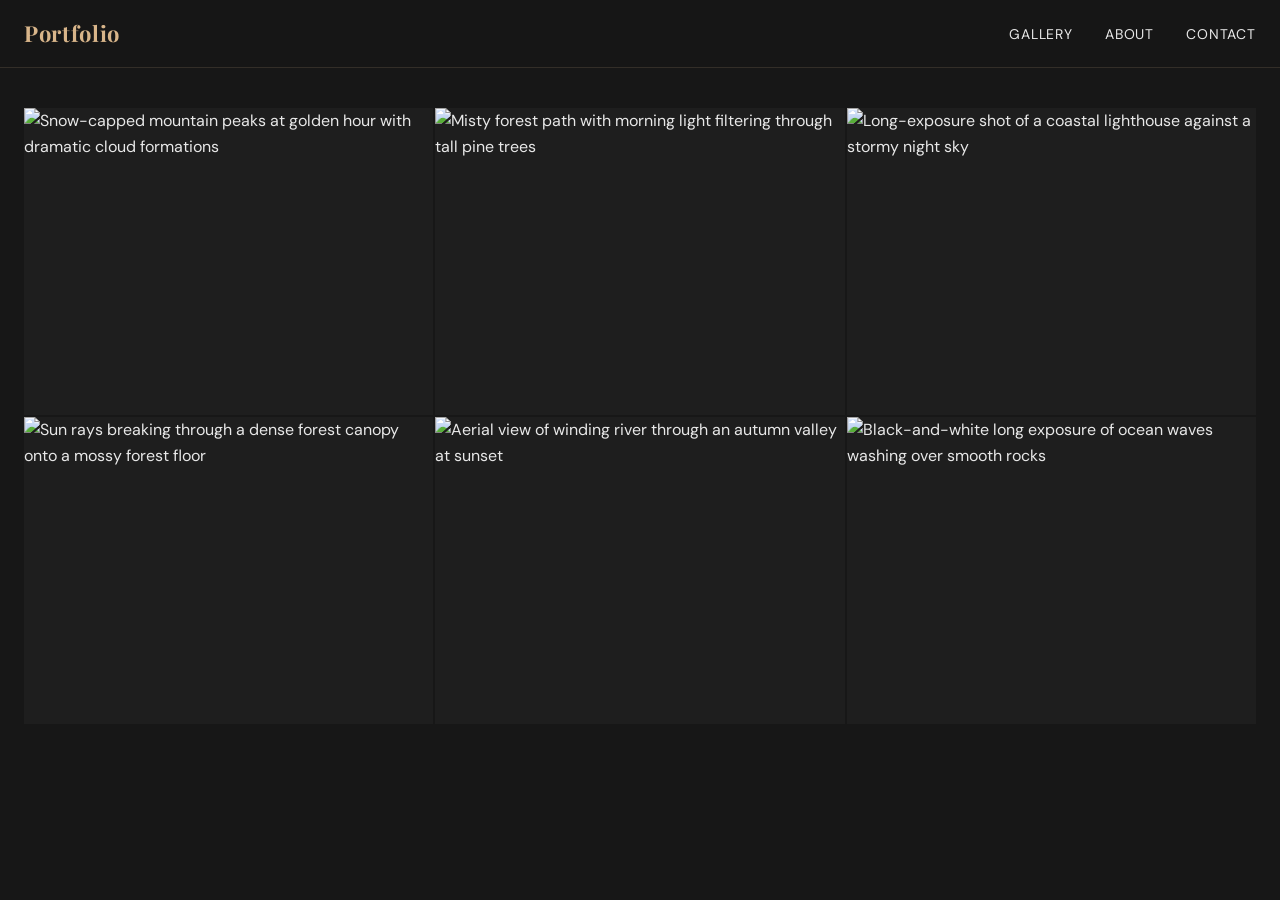
==== index.html @ b7689925 "Initial commit: add portfolio files" ====
<!DOCTYPE html>
<html lang="en">
<head>
  <meta charset="UTF-8">
  <meta name="viewport" content="width=device-width, initial-scale=1.0">
  <title>Photography Portfolio</title>
  <!-- Google Fonts: Playfair Display (titles) and DM Sans (UI) -->
  <link rel="preconnect" href="https://fonts.googleapis.com">
  <link rel="preconnect" href="https://fonts.gstatic.com" crossorigin>
  <link href="https://fonts.googleapis.com/css2?family=DM+Sans:wght@400;500&family=Playfair+Display:wght@400;700&display=swap" rel="stylesheet">
  <link rel="stylesheet" href="style.css">
</head>
<body>

  <!-- ─── Navigation ──────────────────────────────────────────────────────── -->
  <header class="site-header">
    <nav class="nav">
      <a class="nav__logo" href="/">Portfolio</a>
      <button
        id="menuButton"
        class="nav__menu-btn"
        aria-label="Open navigation menu"
        aria-expanded="false"
        aria-controls="navMenu"
      >&#9776;</button>
      <ul id="navMenu" class="nav__menu" role="list">
        <li><a href="#gallery">Gallery</a></li>
        <li><a href="#about">About</a></li>
        <li><a href="#contact">Contact</a></li>
      </ul>
    </nav>
  </header>

  <!-- ─── Gallery ─────────────────────────────────────────────────────────── -->
  <!-- buildPhotoSequence() queries: article.photo img, .photo-info h3, .photo-info span -->
  <main>
    <section id="gallery" class="gallery" aria-label="Photo gallery">

      <article class="photo">
        <img
          src="https://images.unsplash.com/photo-1506905925346-21bda4d32df4?w=1200&q=80"
          alt="Snow-capped mountain peaks at golden hour with dramatic cloud formations"
          loading="lazy"
        >
        <div class="photo-info">
          <h3>Golden Hour Summit</h3>
          <span>Landscape</span>
        </div>
      </article>

      <article class="photo">
        <img
          src="https://images.unsplash.com/photo-1500534314209-a25ddb2bd429?w=1200&q=80"
          alt="Misty forest path with morning light filtering through tall pine trees"
          loading="lazy"
        >
        <div class="photo-info">
          <h3>Morning Mist</h3>
          <span>Nature</span>
        </div>
      </article>

      <article class="photo">
        <img
          src="https://images.unsplash.com/photo-1519125323398-675f0ddb6308?w=1200&q=80"
          alt="Long-exposure shot of a coastal lighthouse against a stormy night sky"
          loading="lazy"
        >
        <div class="photo-info">
          <h3>Lighthouse Vigil</h3>
          <span>Seascape</span>
        </div>
      </article>

      <article class="photo">
        <img
          src="https://images.unsplash.com/photo-1441974231531-c6227db76b6e?w=1200&q=80"
          alt="Sun rays breaking through a dense forest canopy onto a mossy forest floor"
          loading="lazy"
        >
        <div class="photo-info">
          <h3>Cathedral Light</h3>
          <span>Nature</span>
        </div>
      </article>

      <article class="photo">
        <img
          src="https://images.unsplash.com/photo-1469474968028-56623f02e42e?w=1200&q=80"
          alt="Aerial view of winding river through an autumn valley at sunset"
          loading="lazy"
        >
        <div class="photo-info">
          <h3>Valley Serpentine</h3>
          <span>Aerial</span>
        </div>
      </article>

      <article class="photo">
        <img
          src="https://images.unsplash.com/photo-1518173946687-a4c8892bbd9f?w=1200&q=80"
          alt="Black-and-white long exposure of ocean waves washing over smooth rocks"
          loading="lazy"
        >
        <div class="photo-info">
          <h3>Tidal Flow</h3>
          <span>Seascape</span>
        </div>
      </article>

    </section>
  </main>

  <!-- ─── Scripts ─────────────────────────────────────────────────────────── -->
  <!-- Script tag at the bottom of <body> so the DOM is ready before the
       DOMContentLoaded listener fires (also works with the event itself). -->
  <script src="script.js"></script>
</body>
</html>
---- style.css ----
/* ─── Base & reset ──────────────────────────────────────────────────────────
   Minimal reset and custom properties matching the dark minimal aesthetic.
   ─────────────────────────────────────────────────────────────────────────── */

*, *::before, *::after {
  box-sizing: border-box;
  margin: 0;
  padding: 0;
}

:root {
  --color-bg:      #171717;
  --color-surface: #1e1e1e;
  --color-accent:  #d8b58a;
  --color-text:    #e8e8e8;
  --color-muted:   #888;
}

html {
  scroll-behavior: smooth;
}

body {
  background-color: var(--color-bg);
  color: var(--color-text);
  font-family: 'DM Sans', 'Helvetica Neue', Arial, sans-serif;
  line-height: 1.6;
  min-height: 100vh;
}

/* ─── Navigation ────────────────────────────────────────────────────────────*/

.site-header {
  position: sticky;
  top: 0;
  z-index: 100;
  background-color: rgba(23, 23, 23, 0.92);
  backdrop-filter: blur(8px);
  border-bottom: 1px solid rgba(216, 181, 138, 0.15);
}

.nav {
  display: flex;
  align-items: center;
  justify-content: space-between;
  max-width: 1400px;
  margin: 0 auto;
  padding: 16px 24px;
}

.nav__logo {
  font-family: 'Playfair Display', Georgia, serif;
  font-size: 22px;
  font-weight: 700;
  color: var(--color-accent);
  text-decoration: none;
  letter-spacing: 0.03em;
}

.nav__menu {
  display: flex;
  gap: 32px;
  list-style: none;
}

.nav__menu a {
  color: var(--color-text);
  text-decoration: none;
  font-size: 14px;
  letter-spacing: 0.06em;
  text-transform: uppercase;
  transition: color 150ms ease;
}

.nav__menu a:hover,
.nav__menu a:focus-visible {
  color: var(--color-accent);
  outline: none;
}

.nav__menu-btn {
  display: none;
  background: none;
  border: none;
  color: var(--color-text);
  font-size: 22px;
  cursor: pointer;
  padding: 4px 8px;
}

@media (max-width: 640px) {
  .nav__menu-btn {
    display: block;
  }

  .nav__menu {
    display: none;
    flex-direction: column;
    gap: 16px;
    position: absolute;
    top: 100%;
    right: 0;
    left: 0;
    background-color: var(--color-bg);
    padding: 16px 24px 24px;
    border-bottom: 1px solid rgba(216, 181, 138, 0.15);
  }

  .nav__menu.active {
    display: flex;
  }
}

/* ─── Gallery grid ──────────────────────────────────────────────────────────*/

.gallery {
  display: grid;
  grid-template-columns: repeat(auto-fill, minmax(320px, 1fr));
  gap: 2px;
  max-width: 1400px;
  margin: 0 auto;
  padding: 40px 24px;
}

/* article.photo — the clickable gallery tile */
article.photo {
  position: relative;
  overflow: hidden;
  aspect-ratio: 4 / 3;
  background-color: var(--color-surface);
  /* cursor set to pointer by script.js, but provide a CSS fallback */
  cursor: pointer;
}

article.photo:focus-visible {
  outline: 2px solid var(--color-accent);
  outline-offset: -2px;
  z-index: 1;
}

article.photo img {
  display: block;
  width: 100%;
  height: 100%;
  object-fit: cover;
  transition: transform 400ms ease, opacity 400ms ease;
}

article.photo:hover img,
article.photo:focus-visible img {
  transform: scale(1.03);
  opacity: 0.88;
}

/* .photo-info — overlay caption that appears on hover */
.photo-info {
  position: absolute;
  inset: auto 0 0 0;
  padding: 48px 16px 16px;
  background: linear-gradient(transparent, rgba(23, 23, 23, 0.85));
  transform: translateY(100%);
  transition: transform 300ms ease;
  pointer-events: none;
}

article.photo:hover .photo-info,
article.photo:focus-visible .photo-info {
  transform: translateY(0);
}

.photo-info h3 {
  font-family: 'Playfair Display', Georgia, serif;
  font-size: 18px;
  font-weight: 400;
  color: #ffffff;
  line-height: 1.3;
}

.photo-info span {
  font-family: 'DM Sans', 'Helvetica Neue', Arial, sans-serif;
  font-size: 12px;
  letter-spacing: 0.08em;
  text-transform: uppercase;
  color: var(--color-accent);
}

/* ─── Lightbox: base overlay and animation styles (Task 1.1) ────────────────
   Requirements: 1.4, 2.4, 6.1
   ─────────────────────────────────────────────────────────────────────────── */

/* Full-viewport fixed overlay, hidden by default.
   z-index 200 keeps it above the navbar (z-index 100).                      */
.lightbox {
  position: fixed;
  inset: 0;                         /* top/right/bottom/left: 0 */
  display: flex;
  flex-direction: column;           /* caption stacks below image panel */
  align-items: center;
  justify-content: center;
  background-color: rgba(23, 23, 23, 0.96); /* Requirement 6.1 */
  opacity: 0;
  pointer-events: none;
  transition: opacity 300ms ease;   /* Requirements 1.4, 2.4 */
  z-index: 200;
}

/* Visible state — toggled by LightboxController */
.lightbox--visible {
  opacity: 1;
  pointer-events: auto;
}

/* Respect OS-level reduced-motion preference (WCAG 2.1 §2.3.3) */
@media (prefers-reduced-motion: reduce) {
  .lightbox {
    transition: none;
  }
}

/* ─── Lightbox: content layout styles (Task 1.2) ────────────────────────────
   Selectors match the DOM skeleton injected by buildDOM() in script.js.
   Base overlay / animation styles (Task 1.1) precede this section.
   ─────────────────────────────────────────────────────────────────────────── */

/* ── Content panel ──────────────────────────────────────────────────────────
   Centres the image horizontally within the overlay column.
   The prev/next arrows are position:fixed so they're out of flow —
   this panel is effectively just a centring wrapper for the <img>.          */
.lightbox__content {
  display: flex;
  flex-direction: row;              /* prev | img | next (arrows are fixed, so img is centred) */
  align-items: center;
  justify-content: center;
  gap: 16px;
  /* Prevent the panel itself from absorbing backdrop-close clicks */
  pointer-events: none;
}

.lightbox__content > * {
  pointer-events: auto;
}

/* ── Active photo (Requirement 6.5) ─────────────────────────────────────────
   Constrained to 85 vh tall and 90 vw wide; aspect ratio preserved by the
   browser's default (object-fit: contain keeps it within the box).          */
.lightbox__img {
  display: block;
  max-height: 85vh;
  max-width: 90vw;
  width: auto;
  height: auto;
  object-fit: contain;
}

/* ── Caption area ───────────────────────────────────────────────────────────
   Sits below the photo, centred, with a comfortable max-width.              */
.lightbox__caption {
  display: flex;
  flex-direction: column;
  align-items: center;
  gap: 6px;
  max-width: 90vw;
  text-align: center;
}

/* ── Title (Requirement 6.2) ─────────────────────────────────────────────────
   Playfair Display, minimum 18 px, white so it's legible on the dark
   overlay. Font stack falls back to a generic serif.                         */
.lightbox__title {
  font-family: 'Playfair Display', Georgia, serif;
  font-size: clamp(18px, 2vw, 26px);
  font-weight: 400;
  color: #ffffff;
  margin: 0;
  line-height: 1.3;
}

/* ── Category label (Requirements 6.3, 6.4) ─────────────────────────────────
   DM Sans, accent colour #d8b58a, slightly smaller than the title.          */
.lightbox__category {
  font-family: 'DM Sans', 'Helvetica Neue', Arial, sans-serif;
  font-size: 13px;
  font-weight: 400;
  letter-spacing: 0.08em;
  text-transform: uppercase;
  color: #d8b58a;
  margin: 0;
}

/* ── Close button (Requirements 6.4, 6.6) ───────────────────────────────────
   Fixed to the top-right corner of the overlay viewport.                    */
.lightbox__close {
  position: fixed;
  top: 20px;
  right: 24px;
  display: flex;
  align-items: center;
  justify-content: center;
  width: 44px;   /* minimum touch target */
  height: 44px;
  padding: 0;
  background: transparent;
  border: none;
  cursor: pointer;
  color: #d8b58a;
  font-size: 28px;
  line-height: 1;
  z-index: 10;
  transition: opacity 150ms ease;
}

.lightbox__close:hover,
.lightbox__close:focus-visible {
  opacity: 0.75;
  outline: 2px solid #d8b58a;
  outline-offset: 2px;
  border-radius: 4px;
}

/* ── Previous / Next arrow buttons (Requirements 6.4, 6.7) ──────────────────
   Absolutely positioned relative to the overlay (which is fixed/full-
   viewport), vertically centred, on the left and right edges.               */
.lightbox__prev,
.lightbox__next {
  position: fixed;
  top: 50%;
  transform: translateY(-50%);
  display: flex;
  align-items: center;
  justify-content: center;
  width: 48px;
  height: 48px;
  padding: 0;
  background: transparent;
  border: none;
  cursor: pointer;
  color: #d8b58a;
  font-size: 32px;
  line-height: 1;
  z-index: 10;
  transition: opacity 150ms ease;
}

.lightbox__prev {
  left: 16px;
}

.lightbox__next {
  right: 16px;
}

.lightbox__prev:hover,
.lightbox__prev:focus-visible,
.lightbox__next:hover,
.lightbox__next:focus-visible {
  opacity: 0.75;
  outline: 2px solid #d8b58a;
  outline-offset: 2px;
  border-radius: 4px;
}

/* ── Responsive: narrow viewports (≥ 320 px, Requirement 8.4) ───────────────
   Tighten the arrow gutters on small screens so they don't overlap the
   image.                                                                     */
@media (max-width: 480px) {
  .lightbox__prev {
    left: 6px;
  }

  .lightbox__next {
    right: 6px;
  }

  .lightbox__close {
    top: 12px;
    right: 12px;
  }
}
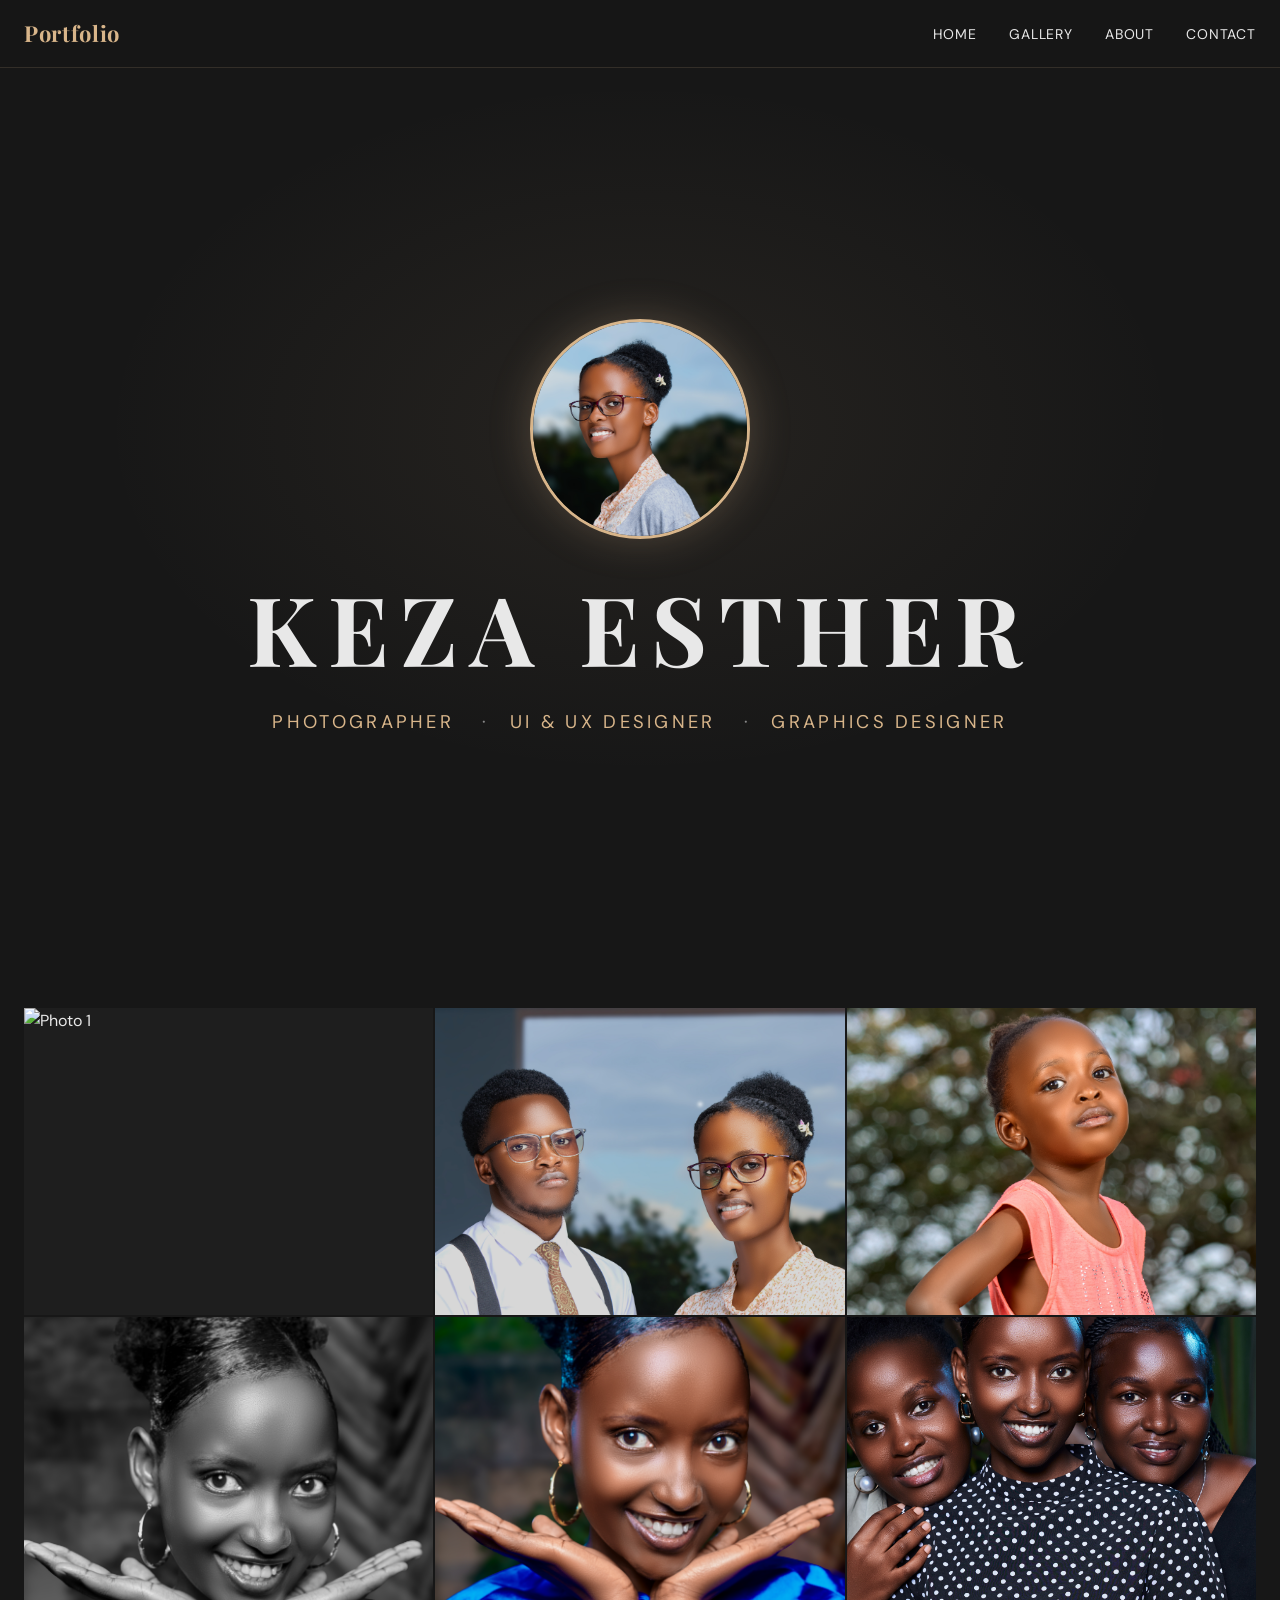
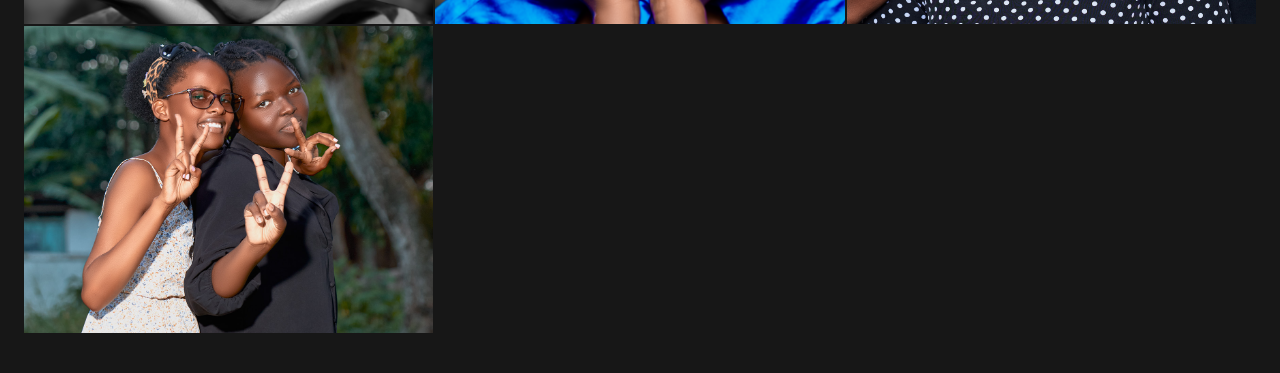
==== commit dcc5fa9e: "Add hero home section with portrait, KEZA ESTHER title, and fade-in role animations" ====
--- a/index.html
+++ b/index.html
@@ -24,12 +24,32 @@
         aria-controls="navMenu"
       >&#9776;</button>
       <ul id="navMenu" class="nav__menu" role="list">
+        <li><a href="#home">Home</a></li>
         <li><a href="#gallery">Gallery</a></li>
         <li><a href="#about">About</a></li>
         <li><a href="#contact">Contact</a></li>
       </ul>
     </nav>
   </header>
+
+  <!-- ─── Hero / Home ─────────────────────────────────────────────────────── -->
+  <section id="home" class="hero" aria-label="Home">
+    <div class="hero__image-wrap">
+      <img
+        src="photos /keza-hero. jpg.jpg"
+        alt="Keza Esther — portrait"
+        class="hero__photo"
+      >
+    </div>
+    <div class="hero__text">
+      <h1 class="hero__name">KEZA ESTHER</h1>
+      <div class="hero__roles" aria-label="Roles">
+        <span class="hero__role" style="--i:0">Photographer</span>
+        <span class="hero__role" style="--i:1">UI &amp; UX Designer</span>
+        <span class="hero__role" style="--i:2">Graphics Designer</span>
+      </div>
+    </div>
+  </section>
 
   <!-- ─── Gallery ─────────────────────────────────────────────────────────── -->
   <!-- buildPhotoSequence() queries: article.photo img, .photo-info h3, .photo-info span -->
@@ -38,73 +58,85 @@
 
       <article class="photo">
         <img
-          src="https://images.unsplash.com/photo-1506905925346-21bda4d32df4?w=1200&q=80"
-          alt="Snow-capped mountain peaks at golden hour with dramatic cloud formations"
+          src="photos /8M1A3782.jpg"
+          alt="Photo 1"
           loading="lazy"
         >
         <div class="photo-info">
-          <h3>Golden Hour Summit</h3>
-          <span>Landscape</span>
+          <h3>Photo I</h3>
+          <span>Portfolio</span>
         </div>
       </article>
 
       <article class="photo">
         <img
-          src="https://images.unsplash.com/photo-1500534314209-a25ddb2bd429?w=1200&q=80"
-          alt="Misty forest path with morning light filtering through tall pine trees"
+          src="photos /8M1A3847 1.jpg"
+          alt="Photo 2"
           loading="lazy"
         >
         <div class="photo-info">
-          <h3>Morning Mist</h3>
-          <span>Nature</span>
+          <h3>Photo II</h3>
+          <span>Portfolio</span>
         </div>
       </article>
 
       <article class="photo">
         <img
-          src="https://images.unsplash.com/photo-1519125323398-675f0ddb6308?w=1200&q=80"
-          alt="Long-exposure shot of a coastal lighthouse against a stormy night sky"
+          src="photos /8M1A4952.jpg"
+          alt="Photo 3"
           loading="lazy"
         >
         <div class="photo-info">
-          <h3>Lighthouse Vigil</h3>
-          <span>Seascape</span>
+          <h3>Photo III</h3>
+          <span>Portfolio</span>
         </div>
       </article>
 
       <article class="photo">
         <img
-          src="https://images.unsplash.com/photo-1441974231531-c6227db76b6e?w=1200&q=80"
-          alt="Sun rays breaking through a dense forest canopy onto a mossy forest floor"
+          src="photos /BWM.jpg"
+          alt="Photo 4"
           loading="lazy"
         >
         <div class="photo-info">
-          <h3>Cathedral Light</h3>
-          <span>Nature</span>
+          <h3>Photo IV</h3>
+          <span>Portfolio</span>
         </div>
       </article>
 
       <article class="photo">
         <img
-          src="https://images.unsplash.com/photo-1469474968028-56623f02e42e?w=1200&q=80"
-          alt="Aerial view of winding river through an autumn valley at sunset"
+          src="photos /PAU_5328.jpg"
+          alt="Photo 5"
           loading="lazy"
         >
         <div class="photo-info">
-          <h3>Valley Serpentine</h3>
-          <span>Aerial</span>
+          <h3>Photo V</h3>
+          <span>Portfolio</span>
         </div>
       </article>
 
       <article class="photo">
         <img
-          src="https://images.unsplash.com/photo-1518173946687-a4c8892bbd9f?w=1200&q=80"
-          alt="Black-and-white long exposure of ocean waves washing over smooth rocks"
+          src="photos /PAU_5370.jpg"
+          alt="Photo 6"
           loading="lazy"
         >
         <div class="photo-info">
-          <h3>Tidal Flow</h3>
-          <span>Seascape</span>
+          <h3>Photo VI</h3>
+          <span>Portfolio</span>
+        </div>
+      </article>
+
+      <article class="photo">
+        <img
+          src="photos /_M1A7617.jpg"
+          alt="Photo 7"
+          loading="lazy"
+        >
+        <div class="photo-info">
+          <h3>Photo VII</h3>
+          <span>Portfolio</span>
         </div>
       </article>
 
--- a/style.css
+++ b/style.css
@@ -376,3 +376,140 @@
     right: 12px;
   }
 }
+
+/* ─── Hero / Home section ───────────────────────────────────────────────────*/
+
+.hero {
+  display: flex;
+  flex-direction: column;
+  align-items: center;
+  justify-content: center;
+  min-height: 100vh;
+  padding: 80px 24px 60px;
+  text-align: center;
+  position: relative;
+  overflow: hidden;
+  background-color: var(--color-bg);
+}
+
+/* Subtle radial glow behind the photo */
+.hero::before {
+  content: '';
+  position: absolute;
+  inset: 0;
+  background: radial-gradient(ellipse 60% 55% at 50% 40%, rgba(216,181,138,0.08) 0%, transparent 70%);
+  pointer-events: none;
+}
+
+/* ── Portrait ────────────────────────────────────────────────────────────── */
+.hero__image-wrap {
+  width: 220px;
+  height: 220px;
+  border-radius: 50%;
+  overflow: hidden;
+  border: 3px solid var(--color-accent);
+  box-shadow: 0 0 40px rgba(216, 181, 138, 0.25);
+  margin-bottom: 36px;
+  animation: heroFadeUp 0.9s ease both;
+}
+
+.hero__photo {
+  width: 100%;
+  height: 100%;
+  object-fit: cover;
+  object-position: center top;
+}
+
+/* ── Name ────────────────────────────────────────────────────────────────── */
+.hero__name {
+  font-family: 'Playfair Display', Georgia, serif;
+  font-size: clamp(2.8rem, 8vw, 6rem);
+  font-weight: 700;
+  letter-spacing: 0.12em;
+  color: var(--color-text);
+  line-height: 1.1;
+  margin-bottom: 28px;
+  animation: heroFadeUp 0.9s 0.2s ease both;
+}
+
+/* ── Role words with staggered fade-in ───────────────────────────────────── */
+.hero__roles {
+  display: flex;
+  flex-wrap: wrap;
+  justify-content: center;
+  gap: 12px 20px;
+}
+
+.hero__role {
+  font-family: 'DM Sans', 'Helvetica Neue', Arial, sans-serif;
+  font-size: clamp(0.9rem, 2.5vw, 1.15rem);
+  font-weight: 400;
+  letter-spacing: 0.18em;
+  text-transform: uppercase;
+  color: var(--color-accent);
+  opacity: 0;
+  /* Each span has --i set inline (0, 1, 2); delay = 0.6s + i × 0.35s */
+  animation: wordFadeIn 0.8s calc(0.6s + var(--i) * 0.35s) ease forwards;
+}
+
+/* Separator dots between roles (not after the last) */
+.hero__role:not(:last-child)::after {
+  content: ' ·';
+  color: var(--color-muted);
+  margin-left: 20px;
+}
+
+/* ── Keyframes ───────────────────────────────────────────────────────────── */
+@keyframes heroFadeUp {
+  from {
+    opacity: 0;
+    transform: translateY(28px);
+  }
+  to {
+    opacity: 1;
+    transform: translateY(0);
+  }
+}
+
+@keyframes wordFadeIn {
+  from {
+    opacity: 0;
+    transform: translateY(14px);
+    letter-spacing: 0.32em;
+  }
+  to {
+    opacity: 1;
+    transform: translateY(0);
+    letter-spacing: 0.18em;
+  }
+}
+
+/* Reduced-motion: skip animations, show content immediately */
+@media (prefers-reduced-motion: reduce) {
+  .hero__image-wrap,
+  .hero__name {
+    animation: none;
+  }
+  .hero__role {
+    opacity: 1;
+    animation: none;
+  }
+}
+
+/* ── Responsive ──────────────────────────────────────────────────────────── */
+@media (max-width: 480px) {
+  .hero__image-wrap {
+    width: 170px;
+    height: 170px;
+  }
+
+  .hero__roles {
+    flex-direction: column;
+    align-items: center;
+    gap: 10px;
+  }
+
+  .hero__role:not(:last-child)::after {
+    display: none;
+  }
+}
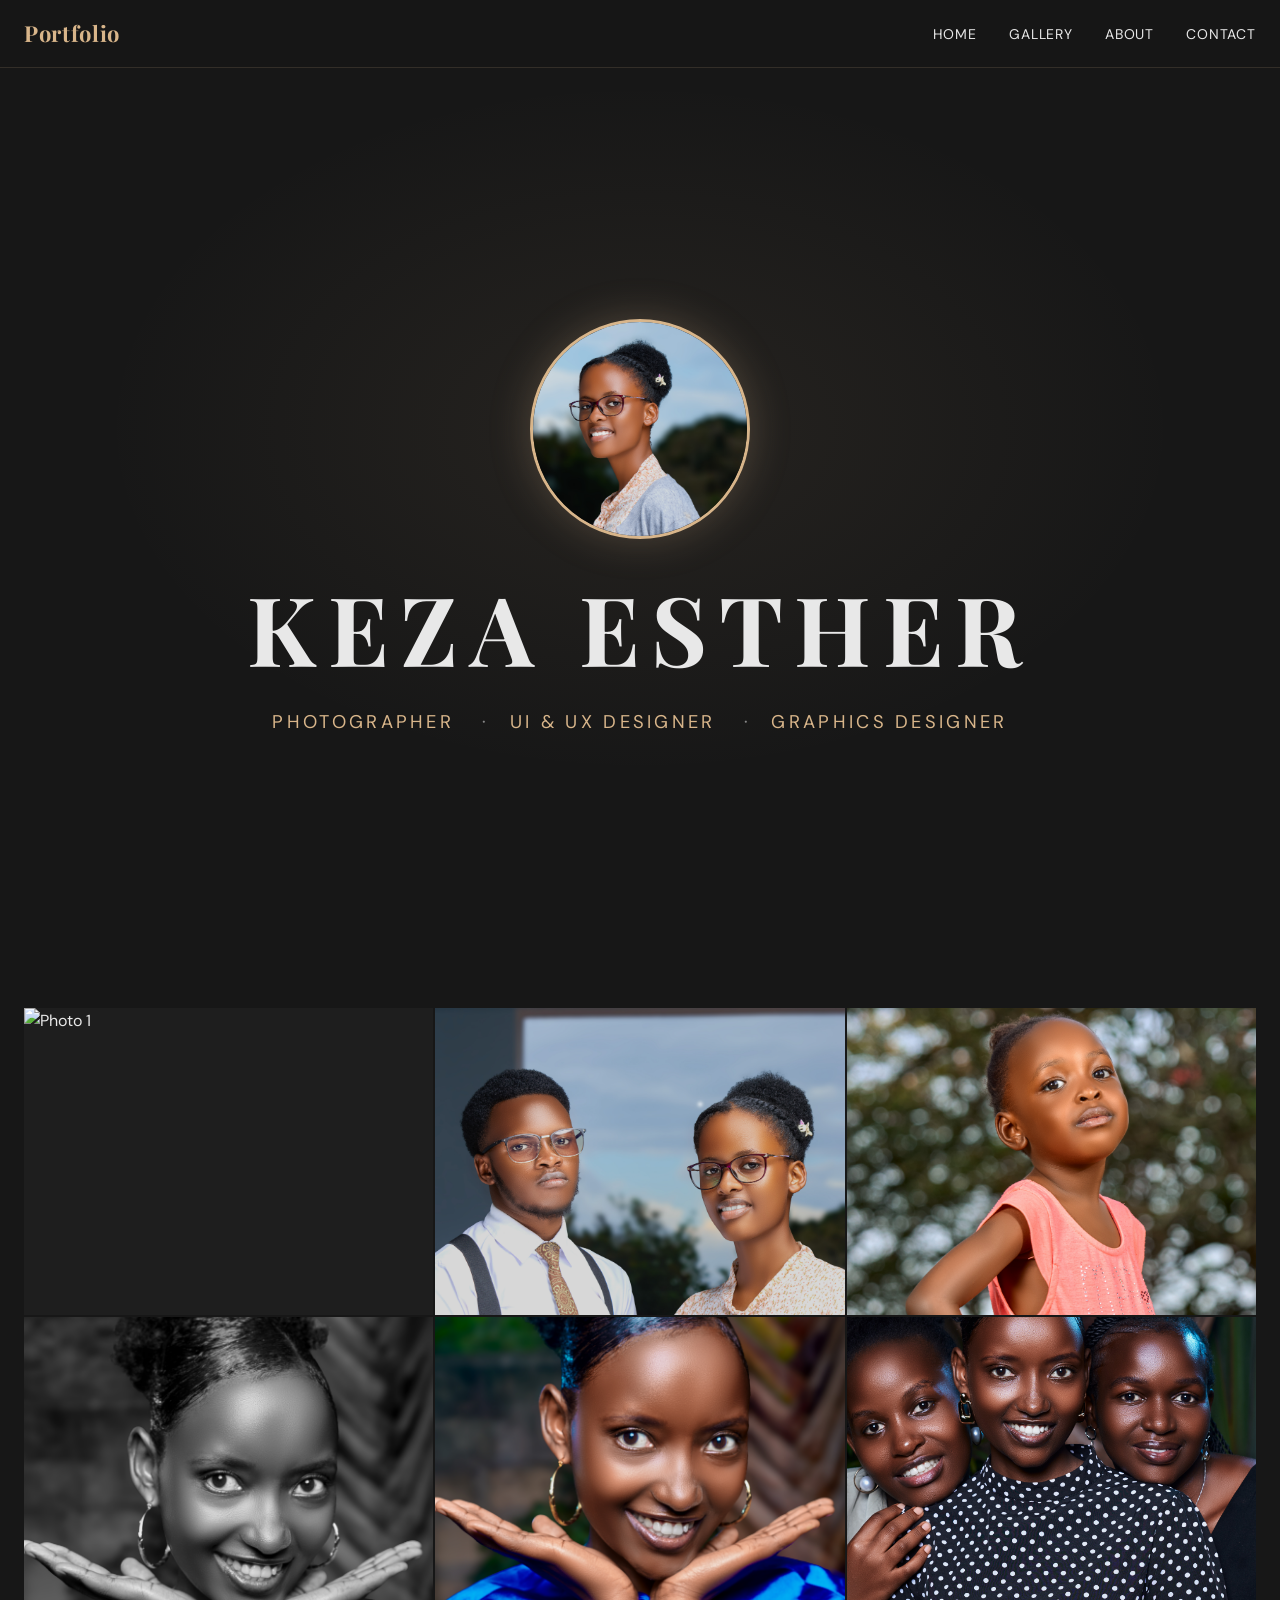
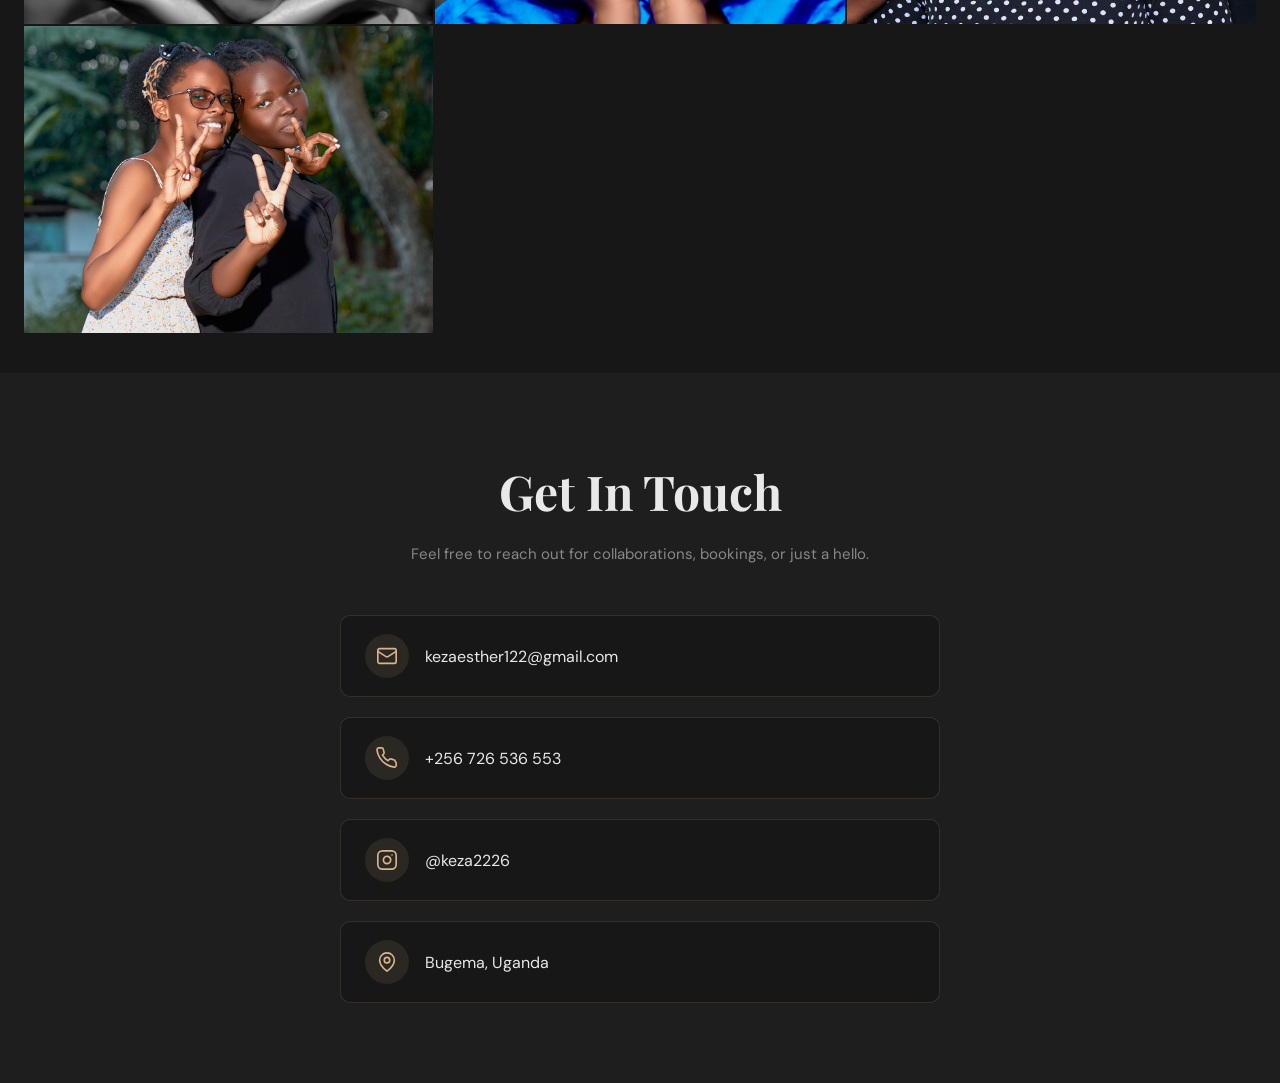
==== commit 2d72425a: "Add responsive contact section with email, phone, Instagram and location" ====
--- a/index.html
+++ b/index.html
@@ -143,6 +143,50 @@
     </section>
   </main>
 
+  <!-- ─── Contact ─────────────────────────────────────────────────────────── -->
+  <section id="contact" class="contact" aria-label="Contact">
+    <div class="contact__inner">
+      <h2 class="contact__heading">Get In Touch</h2>
+      <p class="contact__sub">Feel free to reach out for collaborations, bookings, or just a hello.</p>
+
+      <ul class="contact__list" role="list">
+
+        <li class="contact__item">
+          <span class="contact__icon" aria-hidden="true">
+            <!-- Email icon -->
+            <svg xmlns="http://www.w3.org/2000/svg" width="22" height="22" viewBox="0 0 24 24" fill="none" stroke="currentColor" stroke-width="1.8" stroke-linecap="round" stroke-linejoin="round"><rect x="2" y="4" width="20" height="16" rx="2"/><path d="m22 7-8.97 5.7a1.94 1.94 0 0 1-2.06 0L2 7"/></svg>
+          </span>
+          <a class="contact__link" href="mailto:kezaesther122@gmail.com">kezaesther122@gmail.com</a>
+        </li>
+
+        <li class="contact__item">
+          <span class="contact__icon" aria-hidden="true">
+            <!-- Phone icon -->
+            <svg xmlns="http://www.w3.org/2000/svg" width="22" height="22" viewBox="0 0 24 24" fill="none" stroke="currentColor" stroke-width="1.8" stroke-linecap="round" stroke-linejoin="round"><path d="M22 16.92v3a2 2 0 0 1-2.18 2 19.79 19.79 0 0 1-8.63-3.07A19.5 19.5 0 0 1 4.15 11.9 19.79 19.79 0 0 1 1.08 3.18 2 2 0 0 1 3.05 1h3a2 2 0 0 1 2 1.72c.127.96.361 1.903.7 2.81a2 2 0 0 1-.45 2.11L7.09 8.91a16 16 0 0 0 6 6l1.27-1.27a2 2 0 0 1 2.11-.45c.907.339 1.85.573 2.81.7A2 2 0 0 1 21 16z"/></svg>
+          </span>
+          <a class="contact__link" href="tel:+256726536553">+256 726 536 553</a>
+        </li>
+
+        <li class="contact__item">
+          <span class="contact__icon" aria-hidden="true">
+            <!-- Instagram icon -->
+            <svg xmlns="http://www.w3.org/2000/svg" width="22" height="22" viewBox="0 0 24 24" fill="none" stroke="currentColor" stroke-width="1.8" stroke-linecap="round" stroke-linejoin="round"><rect x="2" y="2" width="20" height="20" rx="5" ry="5"/><path d="M16 11.37A4 4 0 1 1 12.63 8 4 4 0 0 1 16 11.37z"/><line x1="17.5" y1="6.5" x2="17.51" y2="6.5"/></svg>
+          </span>
+          <a class="contact__link" href="https://www.instagram.com/keza2226/" target="_blank" rel="noopener noreferrer">@keza2226</a>
+        </li>
+
+        <li class="contact__item">
+          <span class="contact__icon" aria-hidden="true">
+            <!-- Location icon -->
+            <svg xmlns="http://www.w3.org/2000/svg" width="22" height="22" viewBox="0 0 24 24" fill="none" stroke="currentColor" stroke-width="1.8" stroke-linecap="round" stroke-linejoin="round"><path d="M20 10c0 6-8 12-8 12S4 16 4 10a8 8 0 0 1 16 0z"/><circle cx="12" cy="10" r="3"/></svg>
+          </span>
+          <span class="contact__text">Bugema, Uganda</span>
+        </li>
+
+      </ul>
+    </div>
+  </section>
+
   <!-- ─── Scripts ─────────────────────────────────────────────────────────── -->
   <!-- Script tag at the bottom of <body> so the DOM is ready before the
        DOMContentLoaded listener fires (also works with the event itself). -->
--- a/style.css
+++ b/style.css
@@ -513,3 +513,101 @@
     display: none;
   }
 }
+
+/* ─── Contact section ───────────────────────────────────────────────────────*/
+
+.contact {
+  background-color: var(--color-surface);
+  padding: 80px 24px;
+}
+
+.contact__inner {
+  max-width: 600px;
+  margin: 0 auto;
+  text-align: center;
+}
+
+.contact__heading {
+  font-family: 'Playfair Display', Georgia, serif;
+  font-size: clamp(2rem, 5vw, 3rem);
+  font-weight: 700;
+  color: var(--color-text);
+  margin-bottom: 12px;
+}
+
+.contact__sub {
+  font-size: 15px;
+  color: var(--color-muted);
+  margin-bottom: 48px;
+  line-height: 1.7;
+}
+
+/* ── Contact items list ──────────────────────────────────────────────────── */
+.contact__list {
+  list-style: none;
+  display: flex;
+  flex-direction: column;
+  gap: 20px;
+}
+
+.contact__item {
+  display: flex;
+  align-items: center;
+  gap: 16px;
+  background-color: var(--color-bg);
+  border: 1px solid rgba(216, 181, 138, 0.15);
+  border-radius: 10px;
+  padding: 18px 24px;
+  transition: border-color 200ms ease, transform 200ms ease;
+}
+
+.contact__item:hover {
+  border-color: var(--color-accent);
+  transform: translateY(-2px);
+}
+
+.contact__icon {
+  flex-shrink: 0;
+  display: flex;
+  align-items: center;
+  justify-content: center;
+  width: 44px;
+  height: 44px;
+  border-radius: 50%;
+  background-color: rgba(216, 181, 138, 0.1);
+  color: var(--color-accent);
+}
+
+.contact__link,
+.contact__text {
+  font-family: 'DM Sans', 'Helvetica Neue', Arial, sans-serif;
+  font-size: clamp(14px, 2.5vw, 16px);
+  color: var(--color-text);
+  text-decoration: none;
+  word-break: break-word;
+  text-align: left;
+}
+
+.contact__link:hover,
+.contact__link:focus-visible {
+  color: var(--color-accent);
+  outline: none;
+  text-decoration: underline;
+}
+
+/* ── Responsive ──────────────────────────────────────────────────────────── */
+@media (max-width: 480px) {
+  .contact {
+    padding: 60px 16px;
+  }
+
+  .contact__item {
+    padding: 14px 16px;
+    gap: 12px;
+  }
+
+  .contact__icon {
+    width: 38px;
+    height: 38px;
+  }
+}
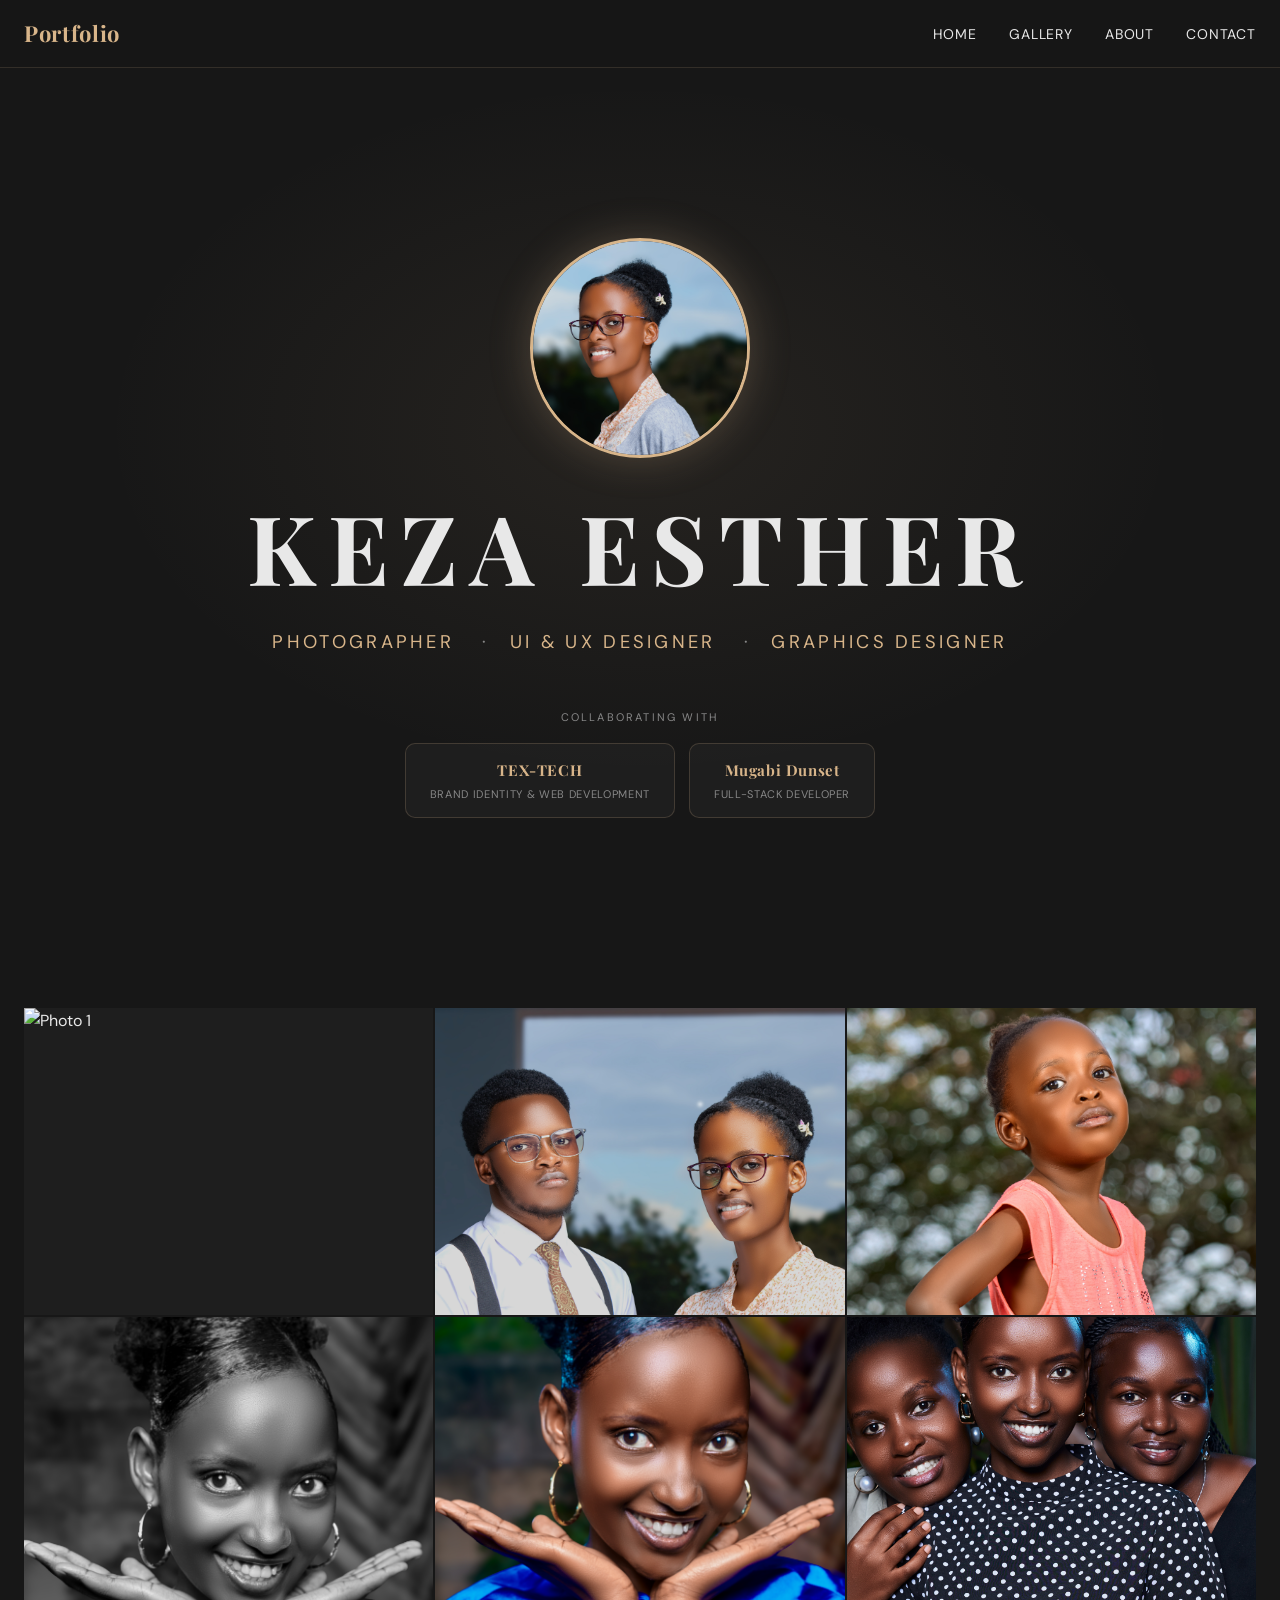
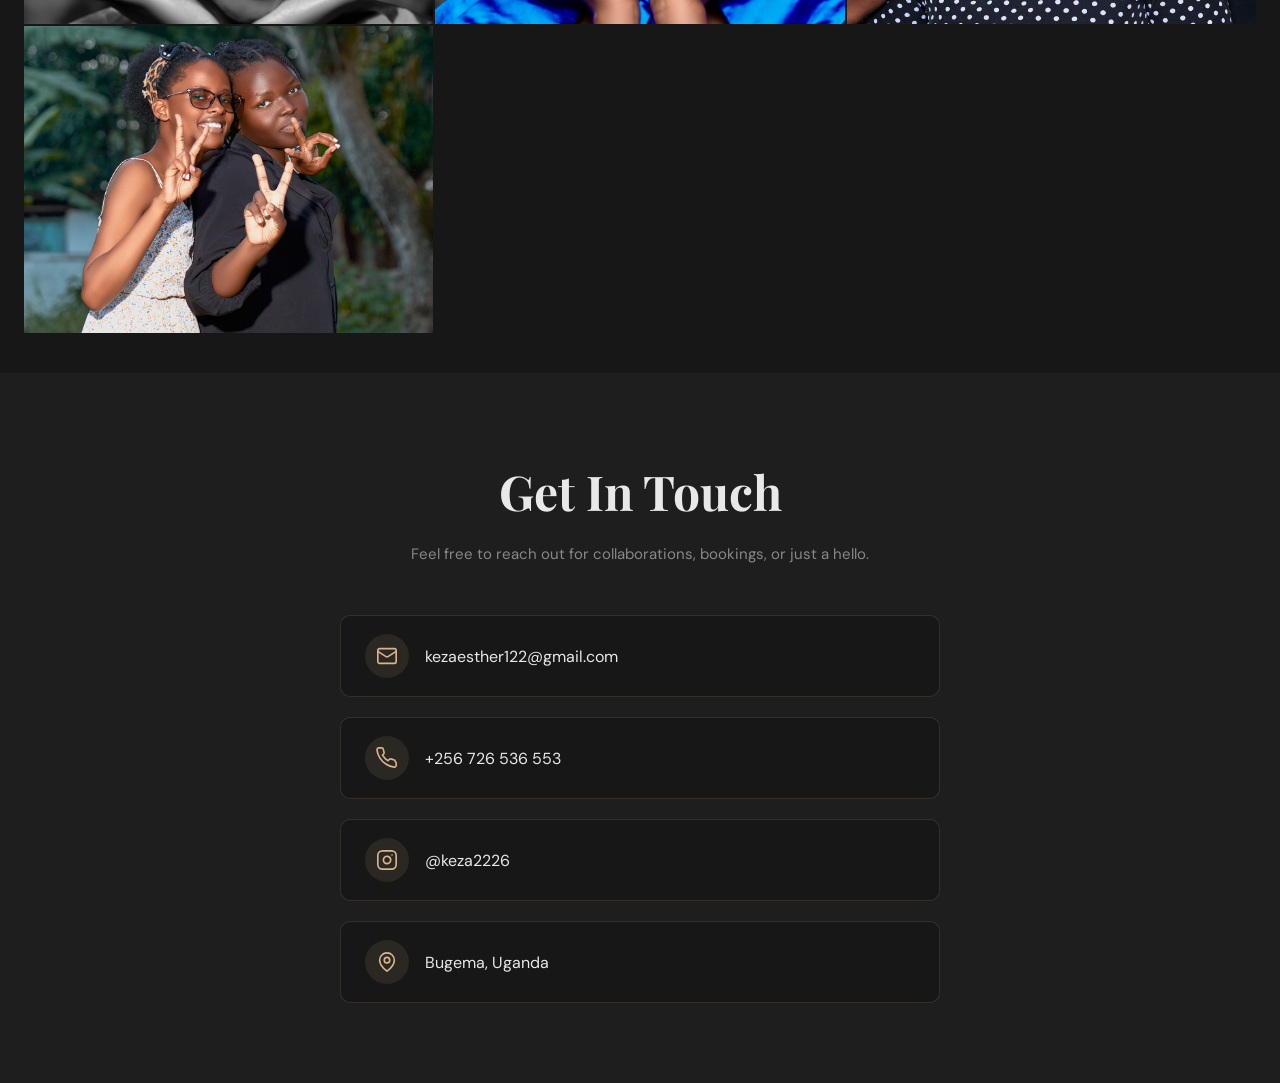
==== commit dbefd678: "Add collaborators section on home page (TEX-TECH & Mugabi Dunset)" ====
--- a/index.html
+++ b/index.html
@@ -49,6 +49,25 @@
         <span class="hero__role" style="--i:2">Graphics Designer</span>
       </div>
     </div>
+
+    <!-- Collaborators -->
+    <div class="hero__collabs" aria-label="Collaborators">
+      <p class="hero__collabs-label">Collaborating with</p>
+      <div class="hero__collabs-list">
+
+        <a class="hero__collab-card" href="https://textech.vercel.app/" target="_blank" rel="noopener noreferrer">
+          <span class="hero__collab-name">TEX-TECH</span>
+          <span class="hero__collab-desc">Brand Identity &amp; Web Development</span>
+        </a>
+
+        <a class="hero__collab-card" href="https://my-portifolio-woad.vercel.app/" target="_blank" rel="noopener noreferrer">
+          <span class="hero__collab-name">Mugabi Dunset</span>
+          <span class="hero__collab-desc">Full-Stack Developer</span>
+        </a>
+
+      </div>
+    </div>
+
   </section>
 
   <!-- ─── Gallery ─────────────────────────────────────────────────────────── -->
--- a/style.css
+++ b/style.css
@@ -611,3 +611,91 @@
     height: 38px;
   }
 }
+
+/* ─── Hero: Collaborators ───────────────────────────────────────────────────*/
+
+.hero__collabs {
+  margin-top: 52px;
+  display: flex;
+  flex-direction: column;
+  align-items: center;
+  gap: 16px;
+  animation: heroFadeUp 0.9s 1.4s ease both;
+  opacity: 0;
+  /* reuse heroFadeUp — forwards fill keeps it visible after */
+  animation-fill-mode: forwards;
+}
+
+.hero__collabs-label {
+  font-family: 'DM Sans', 'Helvetica Neue', Arial, sans-serif;
+  font-size: 11px;
+  letter-spacing: 0.2em;
+  text-transform: uppercase;
+  color: var(--color-muted);
+}
+
+.hero__collabs-list {
+  display: flex;
+  flex-wrap: wrap;
+  justify-content: center;
+  gap: 14px;
+}
+
+.hero__collab-card {
+  display: flex;
+  flex-direction: column;
+  align-items: center;
+  gap: 4px;
+  padding: 14px 24px;
+  border: 1px solid rgba(216, 181, 138, 0.2);
+  border-radius: 10px;
+  background-color: rgba(255, 255, 255, 0.03);
+  text-decoration: none;
+  transition: border-color 200ms ease, background-color 200ms ease, transform 200ms ease;
+  min-width: 160px;
+}
+
+.hero__collab-card:hover,
+.hero__collab-card:focus-visible {
+  border-color: var(--color-accent);
+  background-color: rgba(216, 181, 138, 0.07);
+  transform: translateY(-3px);
+  outline: none;
+}
+
+.hero__collab-name {
+  font-family: 'Playfair Display', Georgia, serif;
+  font-size: 15px;
+  font-weight: 700;
+  color: var(--color-accent);
+  letter-spacing: 0.04em;
+}
+
+.hero__collab-desc {
+  font-family: 'DM Sans', 'Helvetica Neue', Arial, sans-serif;
+  font-size: 11px;
+  letter-spacing: 0.06em;
+  text-transform: uppercase;
+  color: var(--color-muted);
+}
+
+/* Reduced motion */
+@media (prefers-reduced-motion: reduce) {
+  .hero__collabs {
+    animation: none;
+    opacity: 1;
+  }
+}
+
+/* Mobile */
+@media (max-width: 480px) {
+  .hero__collabs-list {
+    flex-direction: column;
+    align-items: center;
+  }
+
+  .hero__collab-card {
+    width: 100%;
+    max-width: 280px;
+  }
+}
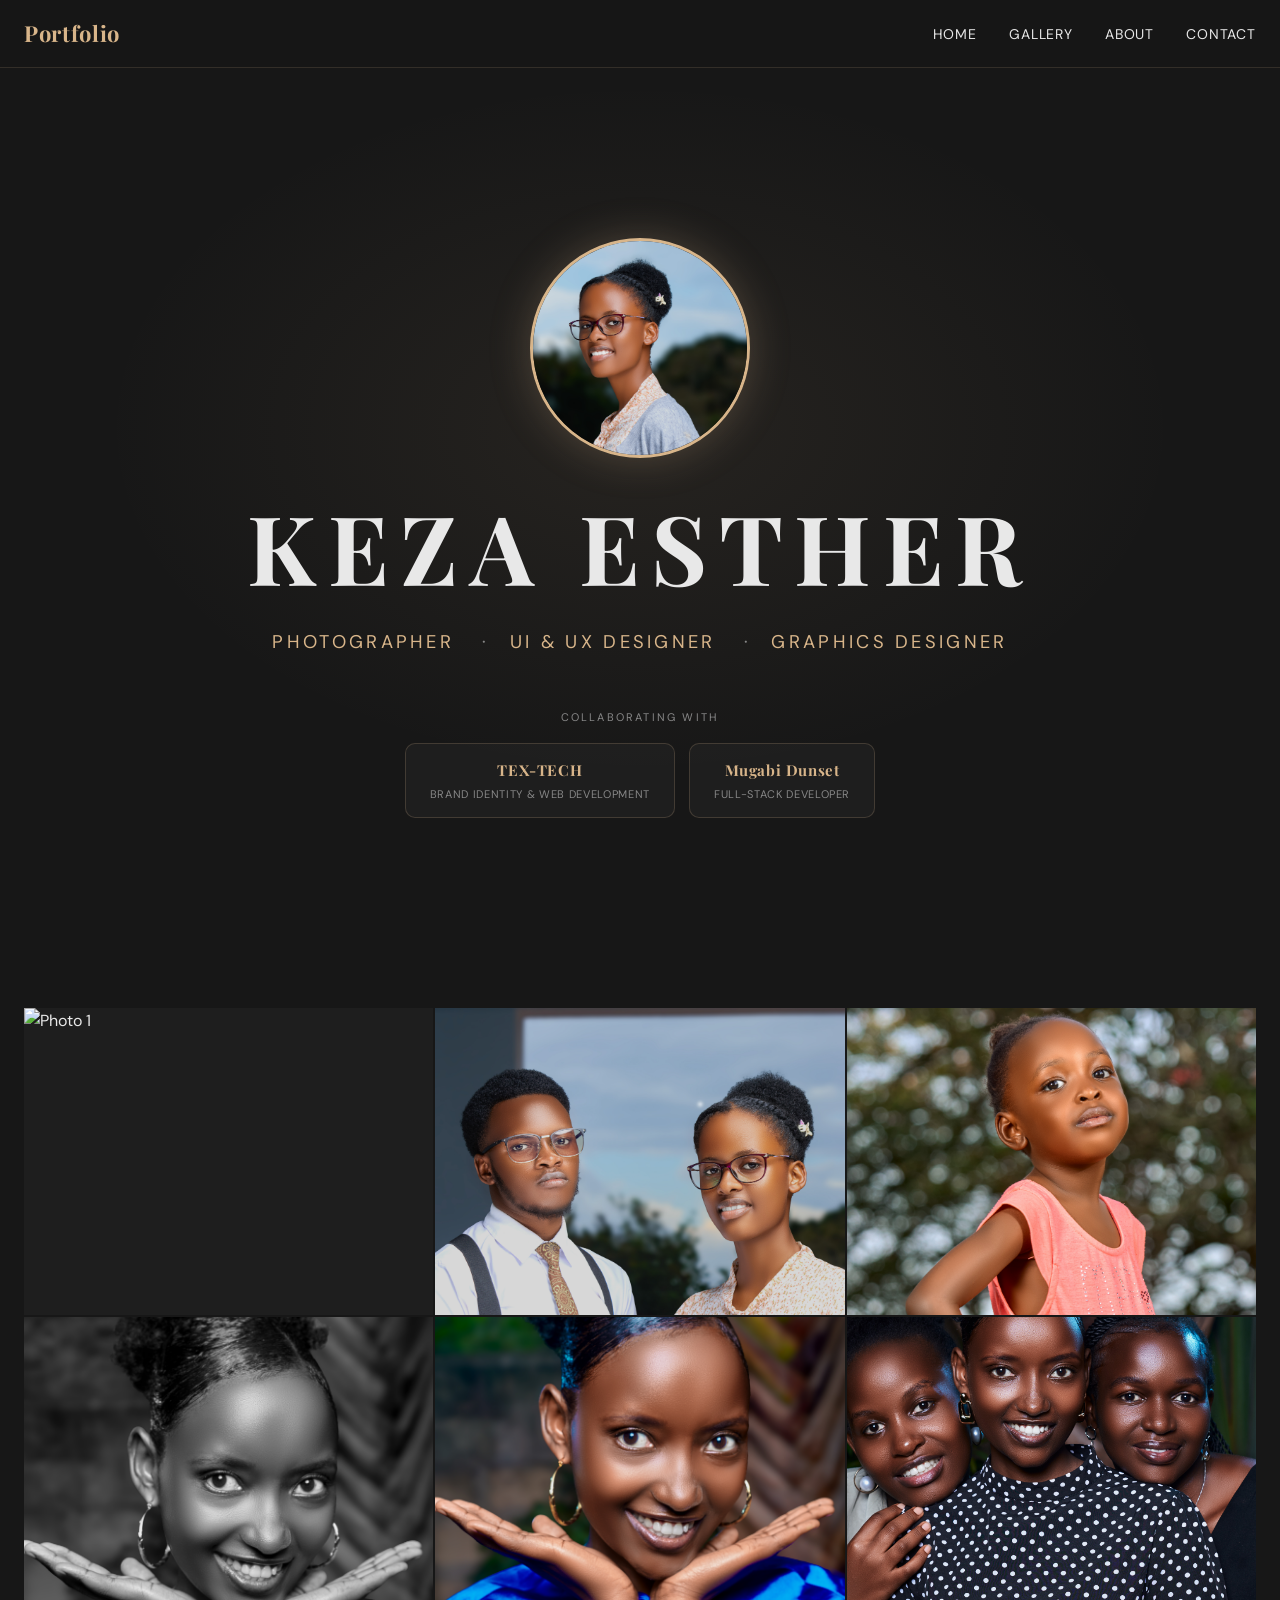
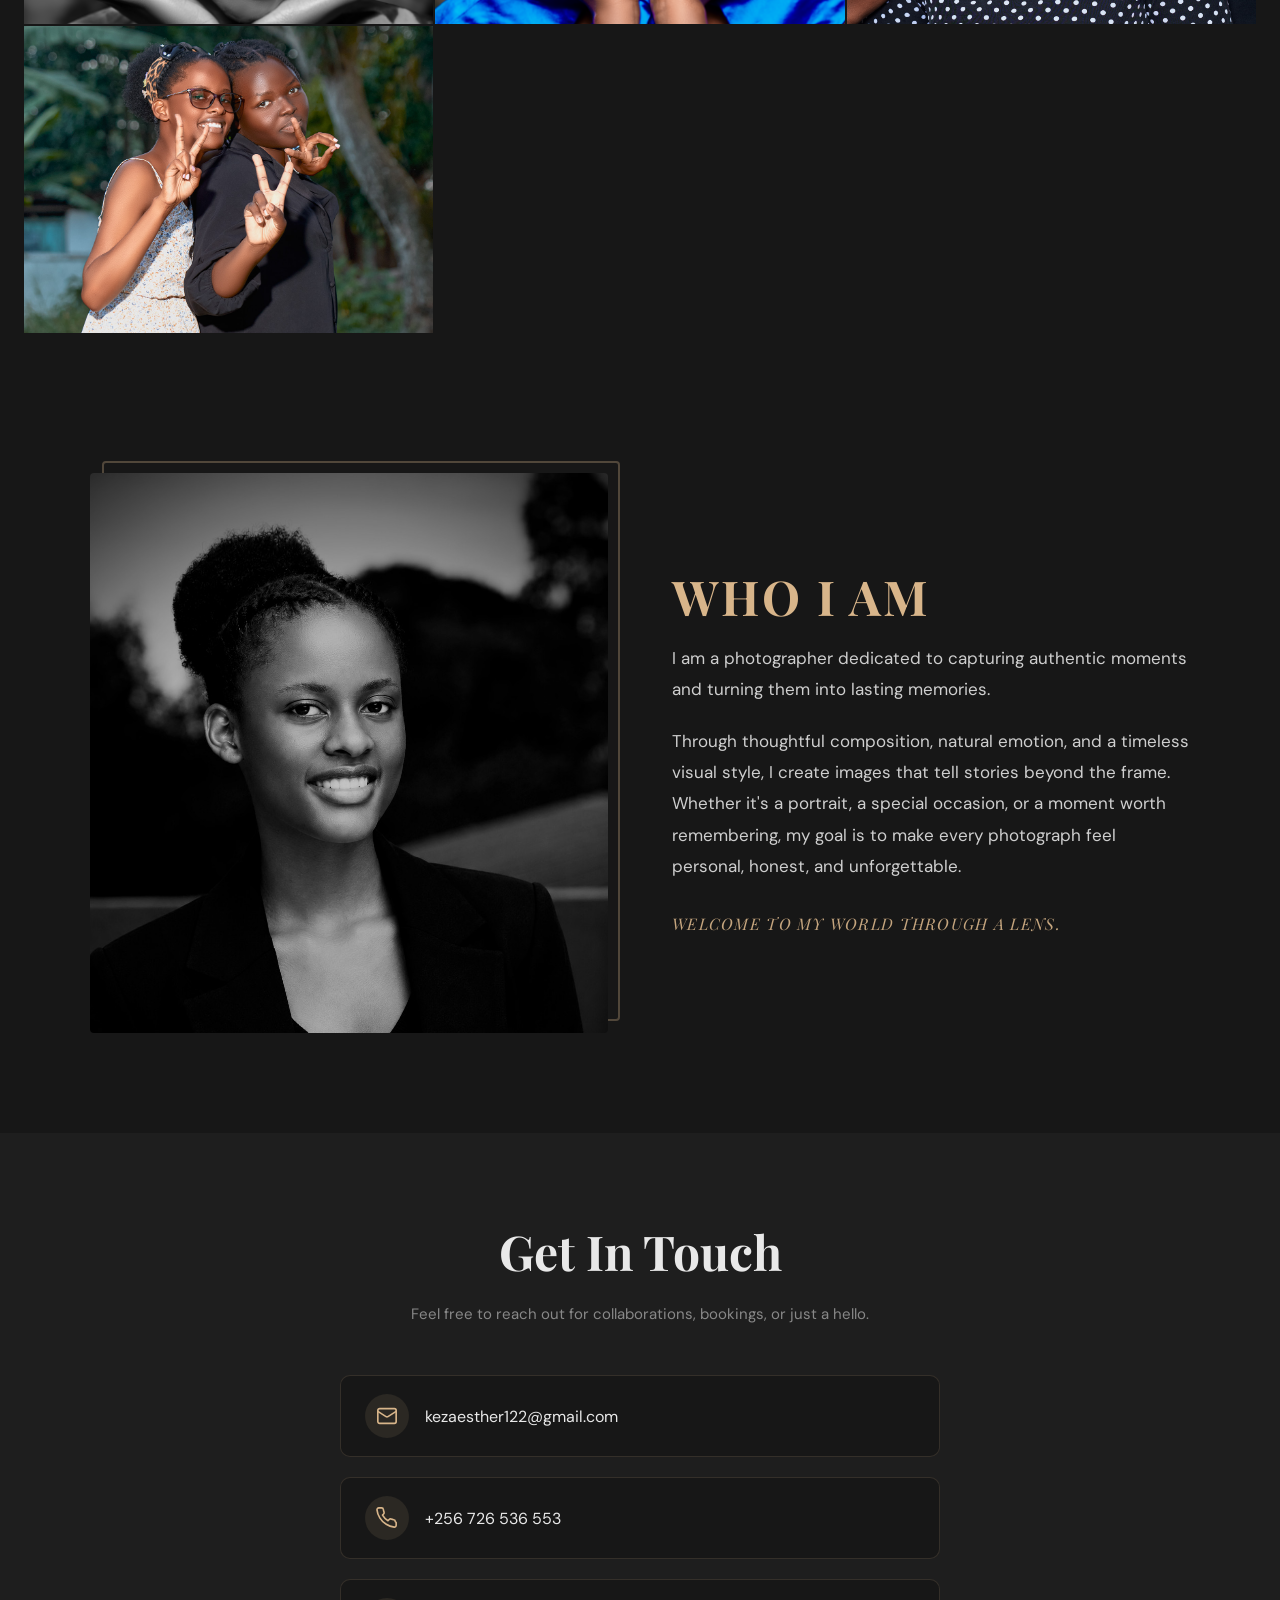
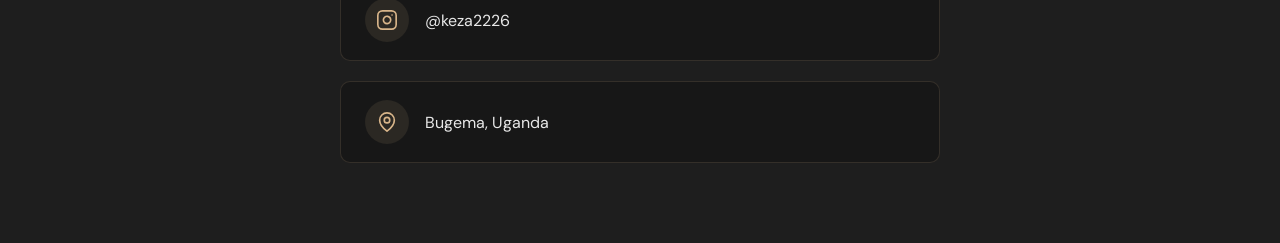
==== commit f348b108: "Add About section with portrait, WHO I AM text and tagline" ====
--- a/index.html
+++ b/index.html
@@ -162,6 +162,30 @@
     </section>
   </main>
 
+  <!-- ─── About ──────────────────────────────────────────────────────────── -->
+  <section id="about" class="about" aria-label="About">
+    <div class="about__inner">
+      <div class="about__image-wrap">
+        <img
+          src="photos /keza about.jpeg"
+          alt="Keza Esther — black and white portrait"
+          class="about__photo"
+          loading="lazy"
+        >
+      </div>
+      <div class="about__content">
+        <h2 class="about__heading">WHO I AM</h2>
+        <p class="about__body">
+          I am a photographer dedicated to capturing authentic moments and turning them into lasting memories.
+        </p>
+        <p class="about__body">
+          Through thoughtful composition, natural emotion, and a timeless visual style, I create images that tell stories beyond the frame. Whether it's a portrait, a special occasion, or a moment worth remembering, my goal is to make every photograph feel personal, honest, and unforgettable.
+        </p>
+        <p class="about__tagline">WELCOME TO MY WORLD THROUGH A LENS.</p>
+      </div>
+    </div>
+  </section>
+
   <!-- ─── Contact ─────────────────────────────────────────────────────────── -->
   <section id="contact" class="contact" aria-label="Contact">
     <div class="contact__inner">
--- a/style.css
+++ b/style.css
@@ -699,3 +699,109 @@
     max-width: 280px;
   }
 }
+
+/* ─── About section ─────────────────────────────────────────────────────────*/
+
+.about {
+  padding: 100px 24px;
+  background-color: var(--color-bg);
+}
+
+.about__inner {
+  max-width: 1100px;
+  margin: 0 auto;
+  display: grid;
+  grid-template-columns: 1fr 1fr;
+  gap: 64px;
+  align-items: center;
+}
+
+/* ── Portrait ────────────────────────────────────────────────────────────── */
+.about__image-wrap {
+  position: relative;
+}
+
+/* Decorative gold offset border behind the photo */
+.about__image-wrap::before {
+  content: '';
+  position: absolute;
+  inset: -12px -12px 12px 12px;
+  border: 2px solid rgba(216, 181, 138, 0.3);
+  border-radius: 4px;
+  pointer-events: none;
+}
+
+.about__photo {
+  display: block;
+  width: 100%;
+  height: 560px;
+  object-fit: cover;
+  object-position: center top;
+  border-radius: 4px;
+  filter: grayscale(100%);
+  transition: filter 400ms ease;
+}
+
+.about__photo:hover {
+  filter: grayscale(0%);
+}
+
+/* ── Text content ────────────────────────────────────────────────────────── */
+.about__content {
+  display: flex;
+  flex-direction: column;
+  gap: 20px;
+}
+
+.about__heading {
+  font-family: 'Playfair Display', Georgia, serif;
+  font-size: clamp(2rem, 4vw, 3rem);
+  font-weight: 700;
+  color: var(--color-accent);
+  letter-spacing: 0.06em;
+  line-height: 1.1;
+}
+
+.about__body {
+  font-family: 'DM Sans', 'Helvetica Neue', Arial, sans-serif;
+  font-size: clamp(15px, 1.8vw, 17px);
+  color: var(--color-text);
+  line-height: 1.85;
+  opacity: 0.88;
+}
+
+.about__tagline {
+  font-family: 'Playfair Display', Georgia, serif;
+  font-size: clamp(14px, 1.6vw, 16px);
+  font-style: italic;
+  letter-spacing: 0.08em;
+  color: var(--color-accent);
+  margin-top: 8px;
+  opacity: 0.9;
+}
+
+/* ── Responsive ──────────────────────────────────────────────────────────── */
+@media (max-width: 860px) {
+  .about__inner {
+    grid-template-columns: 1fr;
+    gap: 40px;
+  }
+
+  .about__photo {
+    height: 420px;
+  }
+
+  .about__image-wrap::before {
+    display: none;
+  }
+}
+
+@media (max-width: 480px) {
+  .about {
+    padding: 60px 16px;
+  }
+
+  .about__photo {
+    height: 320px;
+  }
+}
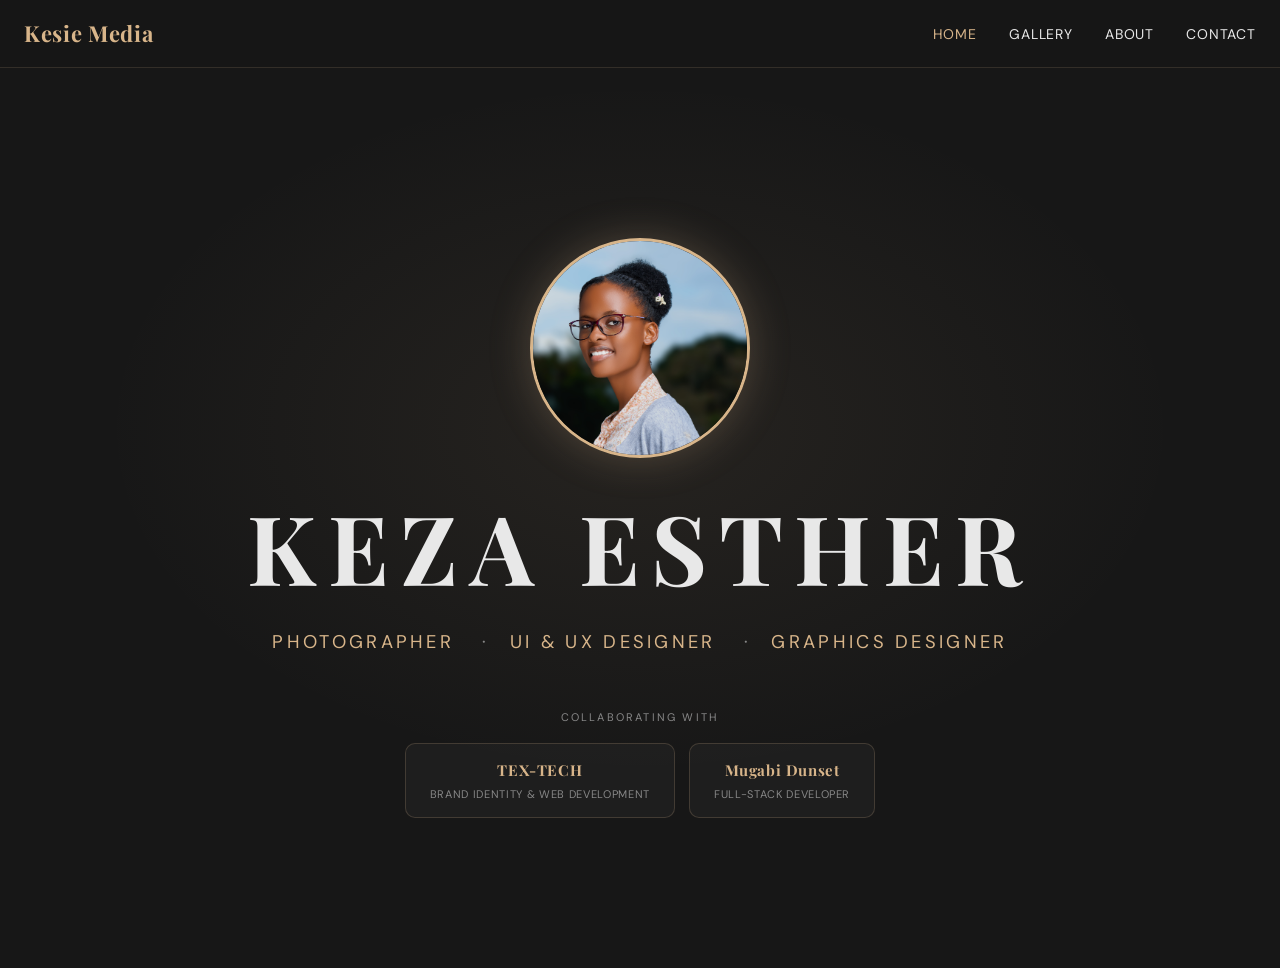
==== commit 2280a036: "Restructure into separate pages: home, gallery, about, contact" ====
--- a/index.html
+++ b/index.html
@@ -3,8 +3,7 @@
 <head>
   <meta charset="UTF-8">
   <meta name="viewport" content="width=device-width, initial-scale=1.0">
-  <title>Photography Portfolio</title>
-  <!-- Google Fonts: Playfair Display (titles) and DM Sans (UI) -->
+  <title>Keza Esther — Portfolio</title>
   <link rel="preconnect" href="https://fonts.googleapis.com">
   <link rel="preconnect" href="https://fonts.gstatic.com" crossorigin>
   <link href="https://fonts.googleapis.com/css2?family=DM+Sans:wght@400;500&family=Playfair+Display:wght@400;700&display=swap" rel="stylesheet">
@@ -15,7 +14,7 @@
   <!-- ─── Navigation ──────────────────────────────────────────────────────── -->
   <header class="site-header">
     <nav class="nav">
-      <a class="nav__logo" href="/">Portfolio</a>
+      <a class="nav__logo" href="index.html">Kesie Media</a>
       <button
         id="menuButton"
         class="nav__menu-btn"
@@ -24,10 +23,10 @@
         aria-controls="navMenu"
       >&#9776;</button>
       <ul id="navMenu" class="nav__menu" role="list">
-        <li><a href="#home">Home</a></li>
-        <li><a href="#gallery">Gallery</a></li>
-        <li><a href="#about">About</a></li>
-        <li><a href="#contact">Contact</a></li>
+        <li><a href="index.html" class="active">Home</a></li>
+        <li><a href="gallery.html">Gallery</a></li>
+        <li><a href="about.html">About</a></li>
+        <li><a href="contact.html">Contact</a></li>
       </ul>
     </nav>
   </header>
@@ -54,185 +53,18 @@
     <div class="hero__collabs" aria-label="Collaborators">
       <p class="hero__collabs-label">Collaborating with</p>
       <div class="hero__collabs-list">
-
         <a class="hero__collab-card" href="https://textech.vercel.app/" target="_blank" rel="noopener noreferrer">
           <span class="hero__collab-name">TEX-TECH</span>
           <span class="hero__collab-desc">Brand Identity &amp; Web Development</span>
         </a>
-
         <a class="hero__collab-card" href="https://my-portifolio-woad.vercel.app/" target="_blank" rel="noopener noreferrer">
           <span class="hero__collab-name">Mugabi Dunset</span>
           <span class="hero__collab-desc">Full-Stack Developer</span>
         </a>
-
-      </div>
-    </div>
-
-  </section>
-
-  <!-- ─── Gallery ─────────────────────────────────────────────────────────── -->
-  <!-- buildPhotoSequence() queries: article.photo img, .photo-info h3, .photo-info span -->
-  <main>
-    <section id="gallery" class="gallery" aria-label="Photo gallery">
-
-      <article class="photo">
-        <img
-          src="photos /8M1A3782.jpg"
-          alt="Photo 1"
-          loading="lazy"
-        >
-        <div class="photo-info">
-          <h3>Photo I</h3>
-          <span>Portfolio</span>
-        </div>
-      </article>
-
-      <article class="photo">
-        <img
-          src="photos /8M1A3847 1.jpg"
-          alt="Photo 2"
-          loading="lazy"
-        >
-        <div class="photo-info">
-          <h3>Photo II</h3>
-          <span>Portfolio</span>
-        </div>
-      </article>
-
-      <article class="photo">
-        <img
-          src="photos /8M1A4952.jpg"
-          alt="Photo 3"
-          loading="lazy"
-        >
-        <div class="photo-info">
-          <h3>Photo III</h3>
-          <span>Portfolio</span>
-        </div>
-      </article>
-
-      <article class="photo">
-        <img
-          src="photos /BWM.jpg"
-          alt="Photo 4"
-          loading="lazy"
-        >
-        <div class="photo-info">
-          <h3>Photo IV</h3>
-          <span>Portfolio</span>
-        </div>
-      </article>
-
-      <article class="photo">
-        <img
-          src="photos /PAU_5328.jpg"
-          alt="Photo 5"
-          loading="lazy"
-        >
-        <div class="photo-info">
-          <h3>Photo V</h3>
-          <span>Portfolio</span>
-        </div>
-      </article>
-
-      <article class="photo">
-        <img
-          src="photos /PAU_5370.jpg"
-          alt="Photo 6"
-          loading="lazy"
-        >
-        <div class="photo-info">
-          <h3>Photo VI</h3>
-          <span>Portfolio</span>
-        </div>
-      </article>
-
-      <article class="photo">
-        <img
-          src="photos /_M1A7617.jpg"
-          alt="Photo 7"
-          loading="lazy"
-        >
-        <div class="photo-info">
-          <h3>Photo VII</h3>
-          <span>Portfolio</span>
-        </div>
-      </article>
-
-    </section>
-  </main>
-
-  <!-- ─── About ──────────────────────────────────────────────────────────── -->
-  <section id="about" class="about" aria-label="About">
-    <div class="about__inner">
-      <div class="about__image-wrap">
-        <img
-          src="photos /keza about.jpeg"
-          alt="Keza Esther — black and white portrait"
-          class="about__photo"
-          loading="lazy"
-        >
-      </div>
-      <div class="about__content">
-        <h2 class="about__heading">WHO I AM</h2>
-        <p class="about__body">
-          I am a photographer dedicated to capturing authentic moments and turning them into lasting memories.
-        </p>
-        <p class="about__body">
-          Through thoughtful composition, natural emotion, and a timeless visual style, I create images that tell stories beyond the frame. Whether it's a portrait, a special occasion, or a moment worth remembering, my goal is to make every photograph feel personal, honest, and unforgettable.
-        </p>
-        <p class="about__tagline">WELCOME TO MY WORLD THROUGH A LENS.</p>
       </div>
     </div>
   </section>
 
-  <!-- ─── Contact ─────────────────────────────────────────────────────────── -->
-  <section id="contact" class="contact" aria-label="Contact">
-    <div class="contact__inner">
-      <h2 class="contact__heading">Get In Touch</h2>
-      <p class="contact__sub">Feel free to reach out for collaborations, bookings, or just a hello.</p>
-
-      <ul class="contact__list" role="list">
-
-        <li class="contact__item">
-          <span class="contact__icon" aria-hidden="true">
-            <!-- Email icon -->
-            <svg xmlns="http://www.w3.org/2000/svg" width="22" height="22" viewBox="0 0 24 24" fill="none" stroke="currentColor" stroke-width="1.8" stroke-linecap="round" stroke-linejoin="round"><rect x="2" y="4" width="20" height="16" rx="2"/><path d="m22 7-8.97 5.7a1.94 1.94 0 0 1-2.06 0L2 7"/></svg>
-          </span>
-          <a class="contact__link" href="mailto:kezaesther122@gmail.com">kezaesther122@gmail.com</a>
-        </li>
-
-        <li class="contact__item">
-          <span class="contact__icon" aria-hidden="true">
-            <!-- Phone icon -->
-            <svg xmlns="http://www.w3.org/2000/svg" width="22" height="22" viewBox="0 0 24 24" fill="none" stroke="currentColor" stroke-width="1.8" stroke-linecap="round" stroke-linejoin="round"><path d="M22 16.92v3a2 2 0 0 1-2.18 2 19.79 19.79 0 0 1-8.63-3.07A19.5 19.5 0 0 1 4.15 11.9 19.79 19.79 0 0 1 1.08 3.18 2 2 0 0 1 3.05 1h3a2 2 0 0 1 2 1.72c.127.96.361 1.903.7 2.81a2 2 0 0 1-.45 2.11L7.09 8.91a16 16 0 0 0 6 6l1.27-1.27a2 2 0 0 1 2.11-.45c.907.339 1.85.573 2.81.7A2 2 0 0 1 21 16z"/></svg>
-          </span>
-          <a class="contact__link" href="tel:+256726536553">+256 726 536 553</a>
-        </li>
-
-        <li class="contact__item">
-          <span class="contact__icon" aria-hidden="true">
-            <!-- Instagram icon -->
-            <svg xmlns="http://www.w3.org/2000/svg" width="22" height="22" viewBox="0 0 24 24" fill="none" stroke="currentColor" stroke-width="1.8" stroke-linecap="round" stroke-linejoin="round"><rect x="2" y="2" width="20" height="20" rx="5" ry="5"/><path d="M16 11.37A4 4 0 1 1 12.63 8 4 4 0 0 1 16 11.37z"/><line x1="17.5" y1="6.5" x2="17.51" y2="6.5"/></svg>
-          </span>
-          <a class="contact__link" href="https://www.instagram.com/keza2226/" target="_blank" rel="noopener noreferrer">@keza2226</a>
-        </li>
-
-        <li class="contact__item">
-          <span class="contact__icon" aria-hidden="true">
-            <!-- Location icon -->
-            <svg xmlns="http://www.w3.org/2000/svg" width="22" height="22" viewBox="0 0 24 24" fill="none" stroke="currentColor" stroke-width="1.8" stroke-linecap="round" stroke-linejoin="round"><path d="M20 10c0 6-8 12-8 12S4 16 4 10a8 8 0 0 1 16 0z"/><circle cx="12" cy="10" r="3"/></svg>
-          </span>
-          <span class="contact__text">Bugema, Uganda</span>
-        </li>
-
-      </ul>
-    </div>
-  </section>
-
-  <!-- ─── Scripts ─────────────────────────────────────────────────────────── -->
-  <!-- Script tag at the bottom of <body> so the DOM is ready before the
-       DOMContentLoaded listener fires (also works with the event itself). -->
   <script src="script.js"></script>
 </body>
 </html>
--- a/style.css
+++ b/style.css
@@ -73,7 +73,8 @@
 }
 
 .nav__menu a:hover,
-.nav__menu a:focus-visible {
+.nav__menu a:focus-visible,
+.nav__menu a.active {
   color: var(--color-accent);
   outline: none;
 }
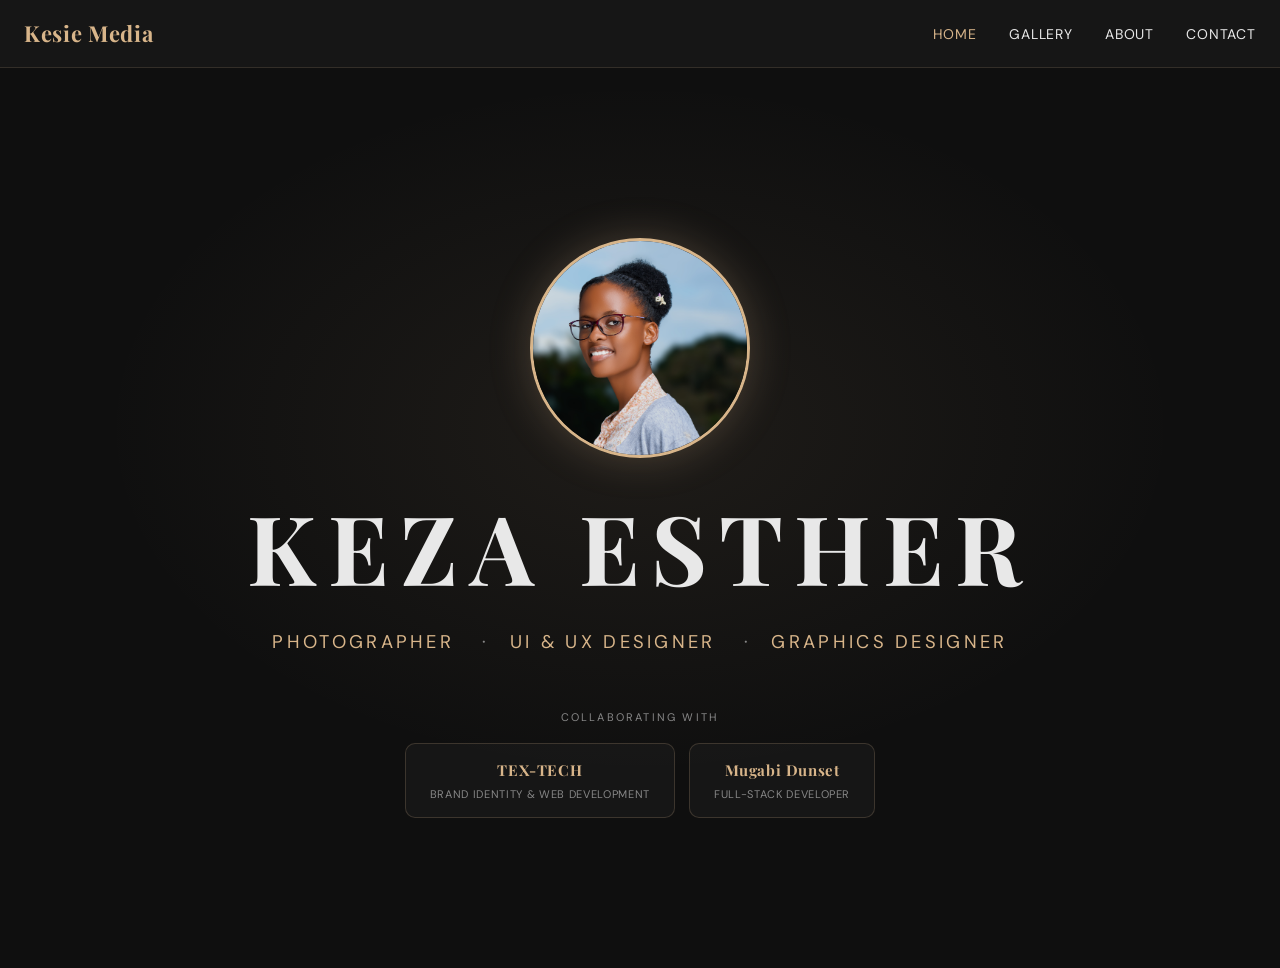
==== commit 98c3f40b: "Add night street lights background image to home hero section" ====
--- a/index.html
+++ b/index.html
@@ -32,7 +32,7 @@
   </header>
 
   <!-- ─── Hero / Home ─────────────────────────────────────────────────────── -->
-  <section id="home" class="hero" aria-label="Home">
+  <section id="home" class="hero" aria-label="Home" style="--hero-bg: url('https://images.unsplash.com/photo-1477959858617-67f85cf4f1df?w=1920&q=80')">
     <div class="hero__image-wrap">
       <img
         src="photos /keza-hero. jpg.jpg"
--- a/style.css
+++ b/style.css
@@ -391,6 +391,27 @@
   position: relative;
   overflow: hidden;
   background-color: var(--color-bg);
+  /* Night street lights background image */
+  background-image: var(--hero-bg);
+  background-size: cover;
+  background-position: center center;
+  background-attachment: fixed;
+}
+
+/* Dark overlay so text stays legible over the photo */
+.hero::after {
+  content: '';
+  position: absolute;
+  inset: 0;
+  background: rgba(10, 10, 10, 0.62);
+  pointer-events: none;
+  z-index: 0;
+}
+
+/* Keep all hero children above the overlay */
+.hero > * {
+  position: relative;
+  z-index: 1;
 }
 
 /* Subtle radial glow behind the photo */
@@ -400,6 +421,7 @@
   inset: 0;
   background: radial-gradient(ellipse 60% 55% at 50% 40%, rgba(216,181,138,0.08) 0%, transparent 70%);
   pointer-events: none;
+  z-index: 1;
 }
 
 /* ── Portrait ────────────────────────────────────────────────────────────── */
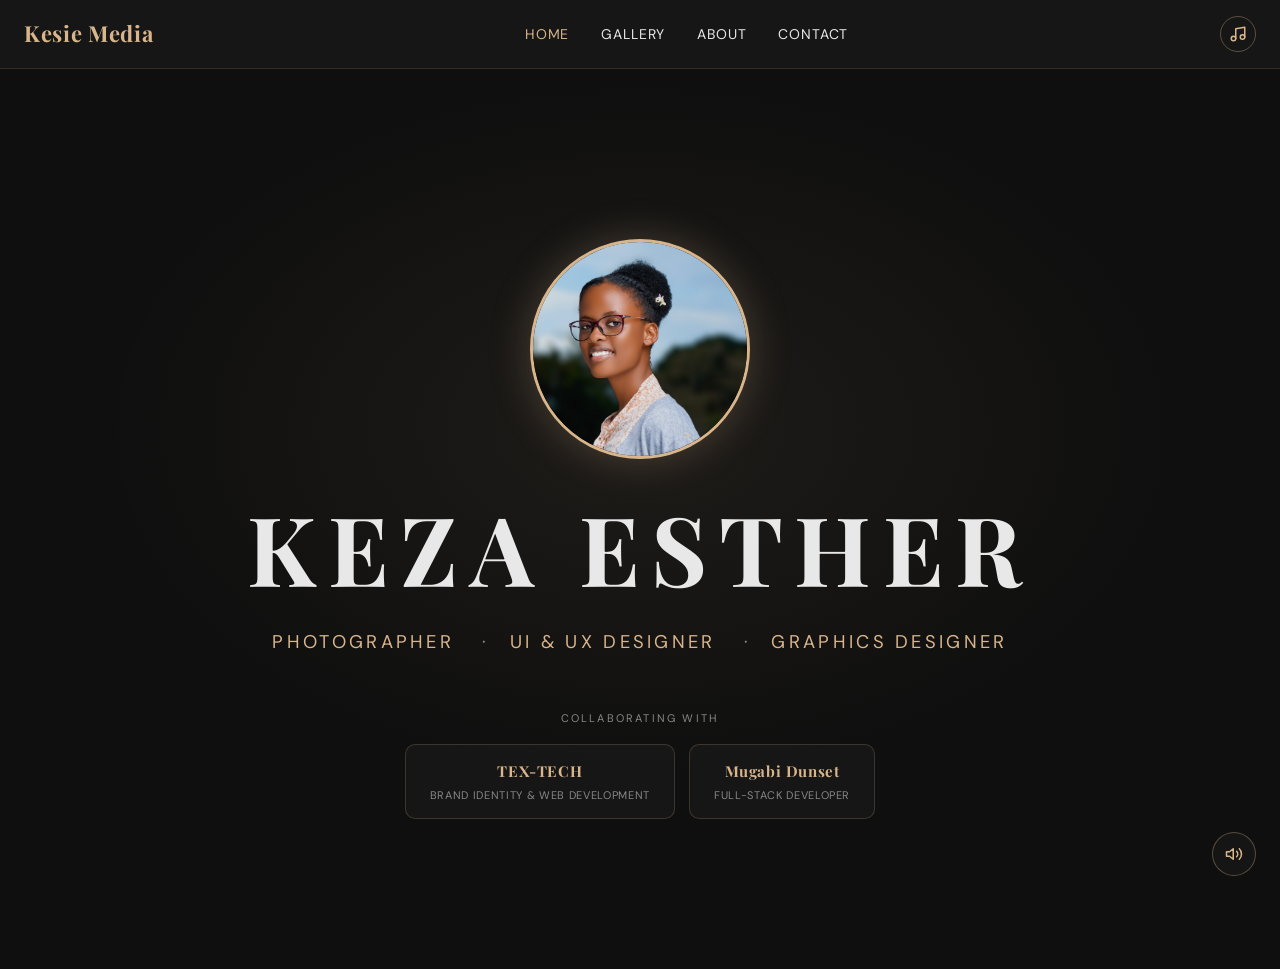
==== commit a20995c6: "Add looping background music (soft volume 0.18) with play/pause toggle in nav" ====
--- a/index.html
+++ b/index.html
@@ -28,6 +28,13 @@
         <li><a href="about.html">About</a></li>
         <li><a href="contact.html">Contact</a></li>
       </ul>
+      <!-- Music toggle -->
+      <button id="musicToggle" aria-label="Pause background music" title="Toggle background music">
+        <svg id="musicIcon" xmlns="http://www.w3.org/2000/svg" width="18" height="18" viewBox="0 0 24 24" fill="none" stroke="currentColor" stroke-width="2" stroke-linecap="round" stroke-linejoin="round">
+          <path d="M9 18V5l12-2v13"/>
+          <circle cx="6" cy="18" r="3"/><circle cx="18" cy="16" r="3"/>
+        </svg>
+      </button>
     </nav>
   </header>
 
@@ -65,6 +72,7 @@
     </div>
   </section>
 
+  <audio id="bgMusic" src="bg.mp3" loop preload="auto"></audio>
   <script src="script.js"></script>
 </body>
 </html>
--- a/style.css
+++ b/style.css
@@ -828,3 +828,88 @@
     height: 320px;
   }
 }
+
+/* ─── Sound toggle button ────────────────────────────────────────────────────*/
+
+#soundToggle {
+  position: fixed;
+  bottom: 24px;
+  right: 24px;
+  z-index: 300;
+  display: flex;
+  align-items: center;
+  justify-content: center;
+  width: 44px;
+  height: 44px;
+  border-radius: 50%;
+  border: 1px solid rgba(216, 181, 138, 0.35);
+  background-color: rgba(23, 23, 23, 0.85);
+  backdrop-filter: blur(6px);
+  color: var(--color-accent);
+  cursor: pointer;
+  transition: border-color 200ms ease, transform 200ms ease;
+}
+
+#soundToggle:hover {
+  border-color: var(--color-accent);
+  transform: scale(1.1);
+}
+
+#soundToggle.muted {
+  color: var(--color-muted);
+  border-color: rgba(136, 136, 136, 0.3);
+}
+
+@media (max-width: 480px) {
+  #soundToggle {
+    bottom: 16px;
+    right: 16px;
+    width: 38px;
+    height: 38px;
+  }
+}
+
+/* ─── Music toggle button (nav) ─────────────────────────────────────────────*/
+
+#musicToggle {
+  display: flex;
+  align-items: center;
+  justify-content: center;
+  width: 36px;
+  height: 36px;
+  border-radius: 50%;
+  border: 1px solid rgba(216, 181, 138, 0.35);
+  background: transparent;
+  color: var(--color-accent);
+  cursor: pointer;
+  flex-shrink: 0;
+  transition: border-color 200ms ease, color 200ms ease, transform 200ms ease;
+}
+
+#musicToggle:hover {
+  border-color: var(--color-accent);
+  transform: scale(1.1);
+}
+
+/* Paused state — dims the icon */
+#musicToggle.paused {
+  color: var(--color-muted);
+  border-color: rgba(136,136,136,0.3);
+}
+
+/* Pulse animation while music is playing */
+@keyframes musicPulse {
+  0%, 100% { box-shadow: 0 0 0 0 rgba(216,181,138,0.4); }
+  50%       { box-shadow: 0 0 0 6px rgba(216,181,138,0); }
+}
+
+#musicToggle:not(.paused) {
+  animation: musicPulse 2s ease-in-out infinite;
+}
+
+@media (max-width: 640px) {
+  #musicToggle {
+    width: 32px;
+    height: 32px;
+  }
+}
